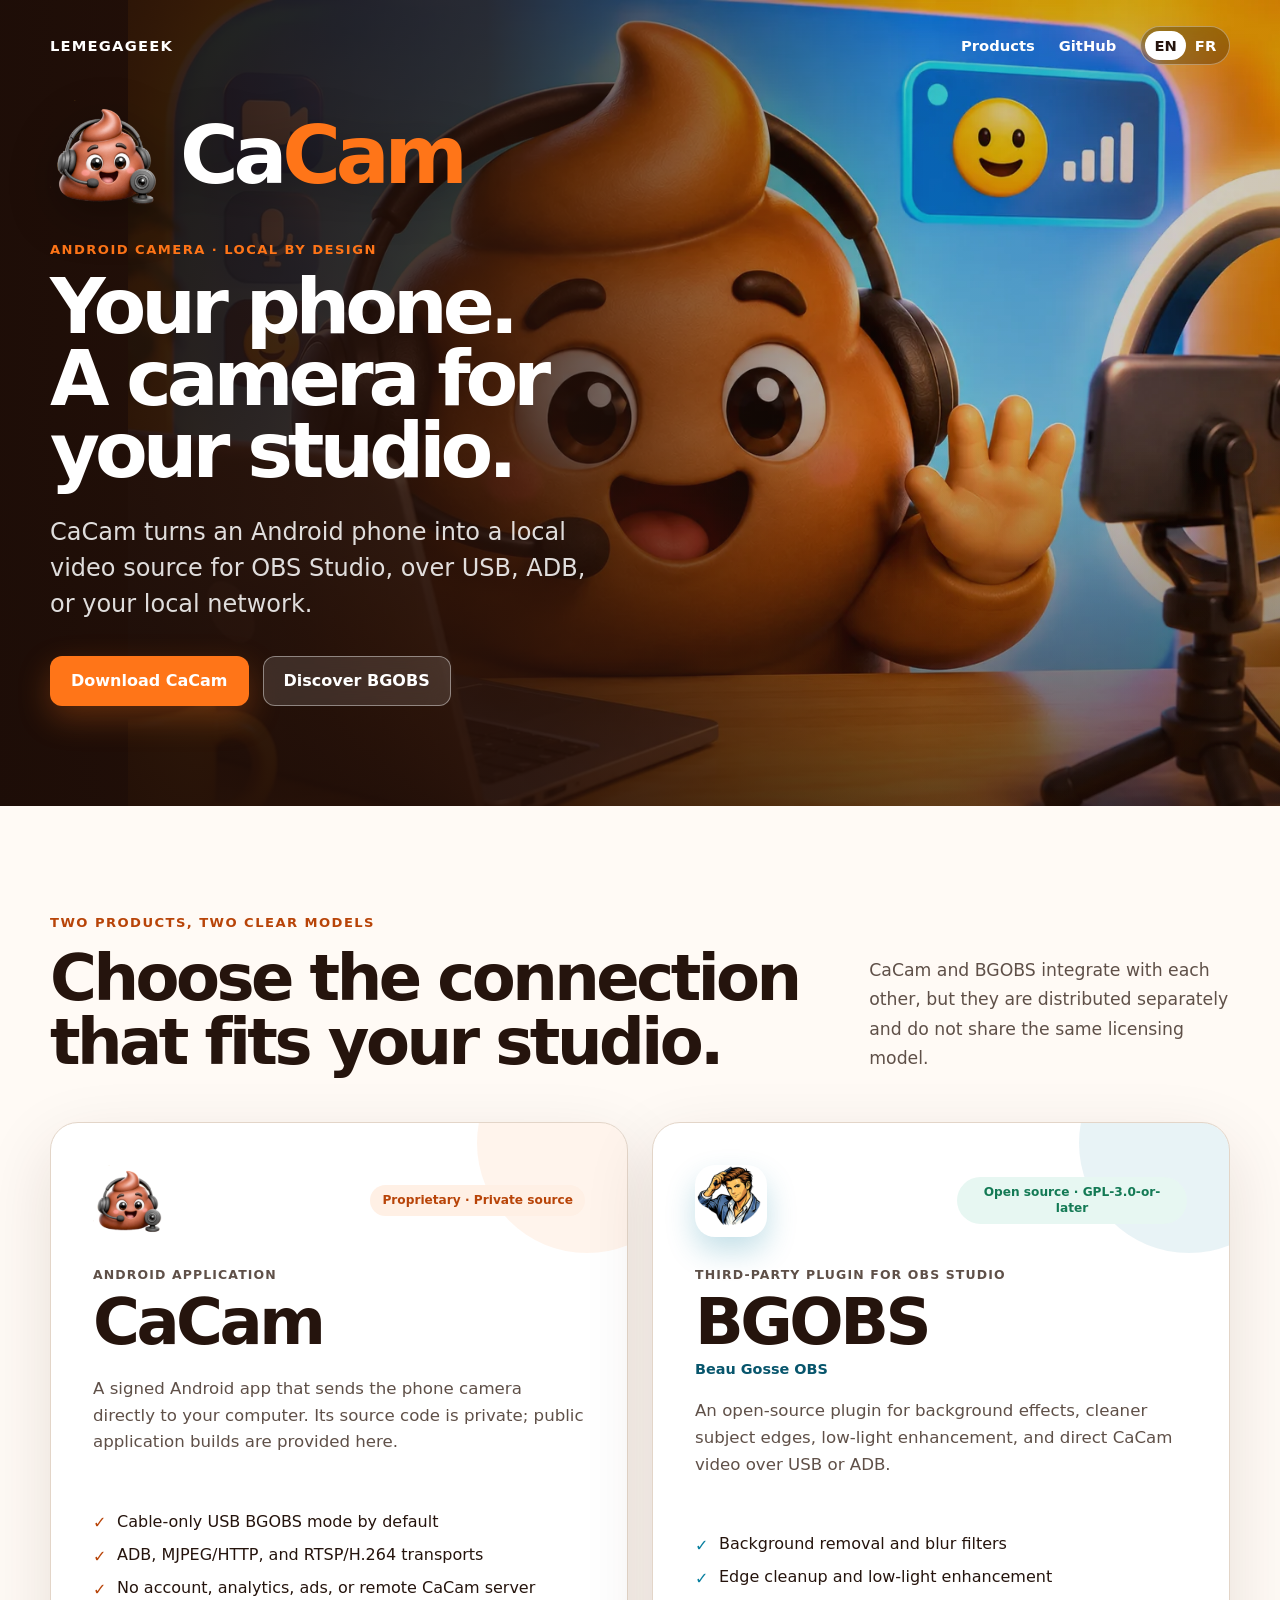
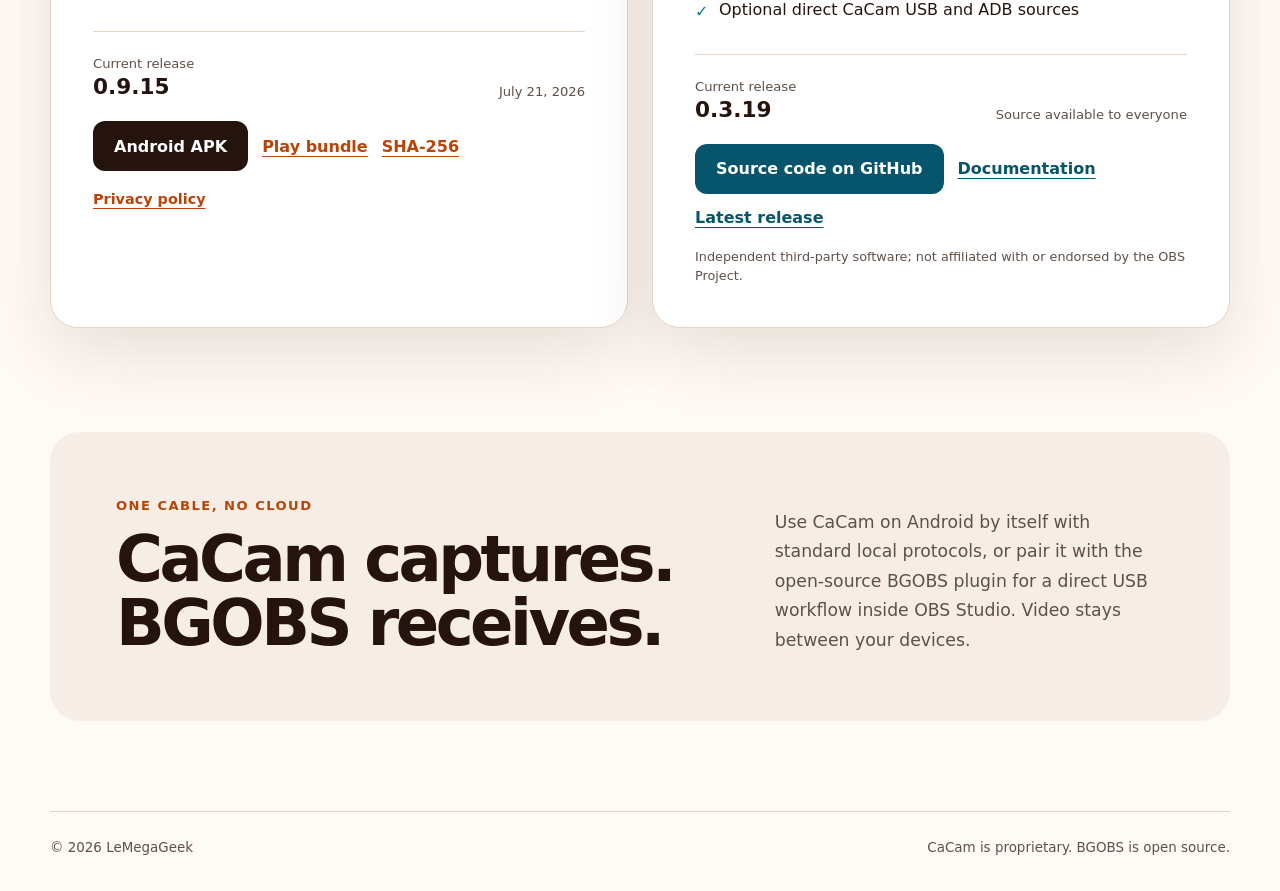
==== fr/index.html @ 6bb33c13 "Use the BGOBS mascot on product cards" ====
<!doctype html>
<html lang="fr">
  <head>
    <meta charset="utf-8">
    <meta name="viewport" content="width=device-width, initial-scale=1">
    <title>LeMegaGeek — CaCam et BGOBS</title>
    <meta
      name="description"
      content="CaCam transforme un téléphone Android en caméra locale. BGOBS est une extension open source pour OBS Studio avec effets vidéo et réception USB directe de CaCam."
    >
    <meta name="theme-color" content="#1c100b">
    <link rel="icon" type="image/png" href="/assets/cacam-icon-192.png">
    <link rel="canonical" href="https://lemegageek.github.io/fr/">
    <link rel="alternate" hreflang="en" href="https://lemegageek.github.io/">
    <link rel="alternate" hreflang="fr" href="https://lemegageek.github.io/fr/">
    <link rel="alternate" hreflang="x-default" href="https://lemegageek.github.io/">
    <meta property="og:type" content="website">
    <meta property="og:site_name" content="LeMegaGeek">
    <meta property="og:title" content="CaCam et BGOBS">
    <meta
      property="og:description"
      content="Une application Android propriétaire au code source fermé et une extension open source pour OBS Studio : deux produits distincts qui fonctionnent parfaitement ensemble."
    >
    <meta property="og:url" content="https://lemegageek.github.io/fr/">
    <meta property="og:image" content="https://lemegageek.github.io/assets/hero.png">
    <meta property="og:locale" content="fr_FR">
    <meta property="og:locale:alternate" content="en_US">
    <link rel="stylesheet" href="/styles.css">
    <script src="/language.js"></script>
  </head>
  <body>
    <header class="site-header">
      <a class="site-name" href="/fr/" aria-label="Accueil LeMegaGeek">LeMegaGeek</a>
      <nav class="site-nav" aria-label="Navigation principale">
        <a href="#produits">Produits</a>
        <a href="https://github.com/LeMegaGeek/bgobs">GitHub</a>
        <span class="language-switch" aria-label="Langue">
          <a href="/?lang=en" lang="en" hreflang="en">EN</a>
          <a class="is-current" href="/fr/?lang=fr" lang="fr" aria-current="page">FR</a>
        </span>
      </nav>
    </header>

    <main>
      <section class="hero" aria-labelledby="titre-hero">
        <picture>
          <source srcset="/assets/hero.webp" type="image/webp">
          <img class="hero-image" src="/assets/hero.png" alt="" fetchpriority="high">
        </picture>
        <div class="hero-shade"></div>
        <div class="hero-content">
          <div class="cacam-lockup" aria-label="CaCam">
            <img src="/assets/cacam-icon-192.png" alt="" width="112" height="112">
            <span class="wordmark"><span>Ca</span><strong>Cam</strong></span>
          </div>
          <p class="eyebrow">Caméra Android · Conçue pour rester locale</p>
          <h1 id="titre-hero">Ton téléphone.<br>Une caméra pour ton studio.</h1>
          <p class="hero-copy">
            CaCam transforme un téléphone Android en source vidéo locale pour
            OBS Studio, par USB, ADB ou sur ton réseau local.
          </p>
          <div class="actions">
            <a class="button button-primary" href="#telechargements-cacam">Télécharger CaCam</a>
            <a class="button button-glass" href="#bgobs">Découvrir BGOBS</a>
          </div>
        </div>
      </section>

      <section class="products-section" id="produits" aria-labelledby="titre-produits">
        <div class="section-heading">
          <p class="eyebrow">Deux produits, deux modèles clairement annoncés</p>
          <h2 id="titre-produits">Choisis la connexion adaptée à ton studio.</h2>
          <p>
            CaCam et BGOBS s’intègrent l’un à l’autre, mais sont distribués
            séparément et n’utilisent pas le même modèle de licence.
          </p>
        </div>

        <div class="product-grid">
          <article class="product-card cacam-card" id="cacam">
            <div class="card-topline">
              <span class="product-mark product-mark-cacam" aria-hidden="true">
                <img src="/assets/cacam-icon-192.png" alt="" width="72" height="72">
              </span>
              <span class="status status-private">Propriétaire · Code source privé</span>
            </div>
            <p class="product-kicker">Application Android</p>
            <h3>CaCam</h3>
            <p class="product-description">
              Une application Android signée qui envoie directement la caméra du
              téléphone vers l’ordinateur. Son code source est privé ; les
              versions publiques de l’application sont proposées ici.
            </p>
            <ul class="feature-list">
              <li>Mode USB BGOBS limité au câble et sélectionné par défaut</li>
              <li>Transports ADB, MJPEG/HTTP et RTSP/H.264</li>
              <li>Sans compte, analyse d’usage, publicité ni serveur CaCam distant</li>
            </ul>
            <div class="release-block" id="telechargements-cacam">
              <div>
                <span class="release-label">Version actuelle</span>
                <strong>0.9.15</strong>
              </div>
              <span class="release-date">21 juillet 2026</span>
            </div>
            <div class="card-actions" aria-label="Téléchargements CaCam 0.9.15">
              <a class="button button-dark" href="/downloads/cacam/0.9.15/CaCam-0.9.15-release.apk">APK Android</a>
              <a class="text-link" href="/downloads/cacam/0.9.15/CaCam-0.9.15-release.aab">Bundle Play</a>
              <a class="text-link" href="/downloads/cacam/0.9.15/SHA256SUMS-0.9.15.txt">SHA-256</a>
            </div>
            <a class="policy-link" href="https://gist.github.com/LeMegaGeek/05d2b93f2d3361d2b678c152d1672a81">Politique de confidentialité (en anglais)</a>
          </article>

          <article class="product-card bgobs-card" id="bgobs">
            <div class="card-topline">
              <span class="product-mark product-mark-bgobs" aria-hidden="true">
                <img src="/assets/bgobs-logo-192.png" alt="" width="72" height="72">
              </span>
              <span class="status status-open">Open source · GPL-3.0-or-later</span>
            </div>
            <p class="product-kicker">Extension tierce pour OBS Studio</p>
            <h3>BGOBS <small>Beau Gosse OBS</small></h3>
            <p class="product-description">
              Une extension open source pour supprimer ou flouter l’arrière-plan,
              améliorer les contours et la basse lumière, et recevoir directement
              la vidéo USB ou ADB de CaCam.
            </p>
            <ul class="feature-list">
              <li>Suppression et flou d’arrière-plan</li>
              <li>Amélioration des contours et de la basse lumière</li>
              <li>Sources USB et ADB CaCam directes et facultatives</li>
            </ul>
            <div class="release-block">
              <div>
                <span class="release-label">Version actuelle</span>
                <strong>0.3.19</strong>
              </div>
              <span class="release-date">Code source accessible à tous</span>
            </div>
            <div class="card-actions" aria-label="Liens BGOBS">
              <a class="button button-blue" href="https://github.com/LeMegaGeek/bgobs">Code source sur GitHub</a>
              <a class="text-link" href="/bgobs/">Documentation</a>
              <a class="text-link" href="https://github.com/LeMegaGeek/bgobs/releases">Dernière version</a>
            </div>
            <p class="disclaimer">
              Logiciel tiers indépendant, sans affiliation ni approbation du projet OBS.
            </p>
          </article>
        </div>
      </section>

      <section class="connection-section" aria-labelledby="titre-connexion">
        <div>
          <p class="eyebrow">Un câble, aucun cloud</p>
          <h2 id="titre-connexion">CaCam capture. BGOBS reçoit.</h2>
        </div>
        <p>
          Utilise CaCam seul sur Android avec des protocoles locaux standards,
          ou associe-le à l’extension open source BGOBS pour une liaison USB
          directe dans OBS Studio. La vidéo reste entre tes appareils.
        </p>
      </section>
    </main>

    <footer>
      <span>© 2026 LeMegaGeek</span>
      <span>CaCam est propriétaire. BGOBS est open source.</span>
    </footer>
  </body>
</html>
---- styles.css ----
:root {
  color-scheme: light;
  --ink: #25140d;
  --ink-soft: #5f5048;
  --paper: #fffaf5;
  --paper-warm: #f6eee6;
  --line: #e3d5c8;
  --orange: #ff7518;
  --orange-dark: #b84408;
  --blue: #087f9f;
  --blue-dark: #07556c;
  --green: #147a55;
  --shadow: 0 24px 70px rgba(55, 25, 10, 0.12);
}

* {
  box-sizing: border-box;
}

html {
  scroll-behavior: smooth;
}

body {
  margin: 0;
  background: var(--paper);
  color: var(--ink);
  font-family:
    Inter, ui-sans-serif, system-ui, -apple-system, BlinkMacSystemFont, "Segoe UI",
    sans-serif;
  text-rendering: optimizeLegibility;
}

a {
  color: inherit;
}

.site-header {
  position: absolute;
  top: 0;
  left: 50%;
  z-index: 10;
  display: flex;
  align-items: center;
  justify-content: space-between;
  width: min(1180px, calc(100% - 48px));
  padding: 26px 0;
  color: #fff;
  transform: translateX(-50%);
}

.site-name {
  font-size: 0.92rem;
  font-weight: 850;
  letter-spacing: 0.08em;
  text-decoration: none;
  text-transform: uppercase;
}

.site-nav {
  display: flex;
  align-items: center;
  gap: 24px;
  font-size: 0.92rem;
  font-weight: 700;
}

.site-nav > a {
  text-decoration: none;
}

.site-nav > a:hover,
.site-nav > a:focus-visible {
  color: #ffd4b1;
}

.language-switch {
  display: inline-flex;
  padding: 4px;
  border: 1px solid rgba(255, 255, 255, 0.35);
  border-radius: 999px;
  background: rgba(18, 10, 7, 0.28);
  backdrop-filter: blur(12px);
}

.language-switch a {
  min-width: 38px;
  padding: 6px 9px;
  border-radius: 999px;
  text-align: center;
  text-decoration: none;
}

.language-switch .is-current {
  background: #fff;
  color: var(--ink);
}

.hero {
  position: relative;
  display: flex;
  min-height: min(800px, 92vh);
  overflow: hidden;
  background: #31170d;
  isolation: isolate;
}

.hero-image,
.hero-shade {
  position: absolute;
  inset: 0;
  width: 100%;
  height: 100%;
}

.hero-image {
  z-index: -2;
  right: auto;
  left: 10%;
  width: 100%;
  object-fit: cover;
  object-position: center;
}

.hero-shade {
  z-index: -1;
  background:
    linear-gradient(90deg, rgba(29, 13, 7, 0.96) 0%, rgba(38, 17, 9, 0.82) 38%, rgba(38, 17, 9, 0.22) 72%),
    linear-gradient(0deg, rgba(25, 11, 6, 0.62), transparent 46%);
}

.hero-content {
  align-self: flex-end;
  width: min(1180px, calc(100% - 48px));
  margin: 0 auto;
  padding: 100px 0;
  color: #fff;
}

.cacam-lockup {
  display: flex;
  align-items: center;
  gap: 18px;
  width: fit-content;
  margin-bottom: 30px;
  filter: drop-shadow(0 12px 24px rgba(0, 0, 0, 0.32));
}

.cacam-lockup img {
  width: clamp(74px, 9vw, 112px);
  height: auto;
}

.wordmark {
  color: #fff;
  font-size: clamp(2.7rem, 7vw, 5rem);
  font-weight: 850;
  letter-spacing: -0.065em;
  line-height: 1;
}

.wordmark strong {
  color: var(--orange);
  font-weight: inherit;
}

.eyebrow {
  margin: 0 0 14px;
  color: var(--orange);
  font-size: 0.82rem;
  font-weight: 850;
  letter-spacing: 0.11em;
  text-transform: uppercase;
}

h1,
h2,
h3,
p {
  overflow-wrap: break-word;
}

h1 {
  max-width: 540px;
  margin: 0;
  font-size: clamp(3rem, 6vw, 6.1rem);
  letter-spacing: -0.065em;
  line-height: 0.94;
}

.hero-copy {
  max-width: 560px;
  margin: 26px 0 0;
  color: rgba(255, 255, 255, 0.86);
  font-size: clamp(1.15rem, 2.2vw, 1.5rem);
  line-height: 1.5;
}

.actions,
.card-actions {
  display: flex;
  flex-wrap: wrap;
  align-items: center;
  gap: 14px;
}

.actions {
  margin-top: 34px;
}

.button {
  display: inline-flex;
  align-items: center;
  justify-content: center;
  min-height: 50px;
  padding: 0 20px;
  border: 1px solid transparent;
  border-radius: 12px;
  font-weight: 800;
  text-decoration: none;
  transition: transform 160ms ease, box-shadow 160ms ease, background 160ms ease;
}

.button:hover,
.button:focus-visible {
  transform: translateY(-2px);
}

.button:focus-visible,
.text-link:focus-visible,
.policy-link:focus-visible,
.site-nav a:focus-visible {
  outline: 3px solid #7a2700;
  outline-offset: 3px;
}

.hero .button:focus-visible,
.site-header a:focus-visible {
  outline-color: #ffc28d;
}

.button-primary {
  background: var(--orange);
  box-shadow: 0 12px 32px rgba(255, 117, 24, 0.28);
  color: #fff;
}

.button-primary:hover {
  background: #ff8735;
}

.button-glass {
  border-color: rgba(255, 255, 255, 0.42);
  background: rgba(255, 255, 255, 0.12);
  color: #fff;
  backdrop-filter: blur(14px);
}

.products-section {
  width: min(1180px, calc(100% - 48px));
  margin: 0 auto;
  padding: 104px 0;
}

.section-heading {
  display: grid;
  grid-template-columns: minmax(0, 1.35fr) minmax(280px, 0.65fr);
  gap: 36px 70px;
  align-items: end;
  margin-bottom: 48px;
}

.section-heading .eyebrow {
  grid-column: 1 / -1;
  margin-bottom: -20px;
}

.products-section .eyebrow,
.connection-section .eyebrow {
  color: var(--orange-dark);
}

h2 {
  margin: 0;
  font-size: clamp(2.4rem, 5vw, 4.8rem);
  letter-spacing: -0.055em;
  line-height: 1;
}

.section-heading > p:last-child,
.connection-section > p {
  margin: 0;
  color: var(--ink-soft);
  font-size: 1.08rem;
  line-height: 1.7;
}

.product-grid {
  display: grid;
  grid-template-columns: repeat(2, minmax(0, 1fr));
  gap: 24px;
}

.product-card {
  position: relative;
  min-width: 0;
  padding: clamp(26px, 4vw, 42px);
  border: 1px solid var(--line);
  border-radius: 28px;
  background: #fff;
  box-shadow: var(--shadow);
  overflow: hidden;
}

.product-card::after {
  position: absolute;
  top: -90px;
  right: -70px;
  width: 220px;
  height: 220px;
  border-radius: 50%;
  background: rgba(255, 117, 24, 0.08);
  content: "";
}

.bgobs-card::after {
  background: rgba(8, 127, 159, 0.09);
}

.card-topline {
  position: relative;
  z-index: 1;
  display: flex;
  align-items: center;
  justify-content: space-between;
  gap: 16px;
}

.product-mark {
  display: grid;
  flex: 0 0 auto;
  place-items: center;
  width: 72px;
  height: 72px;
}

.product-mark-cacam img {
  width: 72px;
  height: 72px;
  object-fit: contain;
}

.product-mark-bgobs {
  border-radius: 20px;
  box-shadow: 0 14px 30px rgba(8, 127, 159, 0.24);
  overflow: hidden;
}

.product-mark-bgobs img {
  width: 72px;
  height: 72px;
  object-fit: cover;
}

.status {
  max-width: 230px;
  padding: 8px 12px;
  border-radius: 999px;
  font-size: 0.76rem;
  font-weight: 850;
  line-height: 1.25;
  text-align: center;
}

.status-private {
  background: #fff0e5;
  color: var(--orange-dark);
}

.status-open {
  background: #e7f7f2;
  color: var(--green);
}

.product-kicker {
  margin: 30px 0 8px;
  color: var(--ink-soft);
  font-size: 0.78rem;
  font-weight: 850;
  letter-spacing: 0.09em;
  text-transform: uppercase;
}

h3 {
  margin: 0;
  font-size: clamp(2.3rem, 5vw, 4.1rem);
  letter-spacing: -0.055em;
  line-height: 1;
}

h3 small {
  display: block;
  margin-top: 8px;
  color: var(--blue-dark);
  font-size: 0.9rem;
  font-weight: 750;
  letter-spacing: 0;
}

.product-description {
  min-height: 108px;
  margin: 22px 0 0;
  color: var(--ink-soft);
  font-size: 1.04rem;
  line-height: 1.62;
}

.feature-list {
  display: grid;
  gap: 10px;
  margin: 26px 0 0;
  padding: 0;
  list-style: none;
}

.feature-list li {
  position: relative;
  padding-left: 24px;
  line-height: 1.45;
}

.feature-list li::before {
  position: absolute;
  top: 0.12em;
  left: 0;
  color: var(--orange-dark);
  content: "✓";
  font-weight: 900;
}

.bgobs-card .feature-list li::before {
  color: var(--blue);
}

.release-block {
  display: flex;
  align-items: end;
  justify-content: space-between;
  gap: 16px;
  margin-top: 32px;
  padding-top: 24px;
  border-top: 1px solid var(--line);
}

.release-block > div {
  display: grid;
  gap: 3px;
}

.release-label,
.release-date {
  color: var(--ink-soft);
  font-size: 0.82rem;
}

.release-block strong {
  font-size: 1.35rem;
}

.release-date {
  text-align: right;
}

.card-actions {
  margin-top: 22px;
}

.button-dark {
  background: var(--ink);
  color: #fff;
}

.button-blue {
  background: var(--blue-dark);
  color: #fff;
}

.text-link,
.policy-link {
  color: var(--orange-dark);
  font-weight: 800;
  text-underline-offset: 4px;
}

.bgobs-card .text-link {
  color: var(--blue-dark);
}

.policy-link {
  display: inline-block;
  margin-top: 20px;
  font-size: 0.9rem;
}

.disclaimer {
  margin: 20px 0 0;
  color: var(--ink-soft);
  font-size: 0.8rem;
  line-height: 1.5;
}

.connection-section {
  display: grid;
  grid-template-columns: minmax(0, 1fr) minmax(300px, 0.65fr);
  gap: 60px;
  align-items: end;
  width: min(1180px, calc(100% - 48px));
  margin: 0 auto 90px;
  padding: clamp(34px, 6vw, 66px);
  border-radius: 30px;
  background: var(--paper-warm);
}

.connection-section h2 {
  max-width: 680px;
}

footer {
  display: flex;
  justify-content: space-between;
  gap: 20px;
  width: min(1180px, calc(100% - 48px));
  margin: 0 auto;
  padding: 28px 0 36px;
  border-top: 1px solid var(--line);
  color: var(--ink-soft);
  font-size: 0.84rem;
}

@media (max-width: 820px) {
  .site-nav > a:not(.language-switch a) {
    display: none;
  }

  .hero {
    min-height: 760px;
  }

  .hero-image {
    left: 0;
    width: 100%;
    object-position: 45% center;
  }

  .hero-shade {
    background:
      linear-gradient(90deg, rgba(29, 13, 7, 0.93), rgba(38, 17, 9, 0.52)),
      linear-gradient(0deg, rgba(25, 11, 6, 0.74), transparent 58%);
  }

  .section-heading,
  .connection-section {
    grid-template-columns: 1fr;
  }

  .section-heading .eyebrow {
    margin-bottom: -12px;
  }

  .product-grid {
    grid-template-columns: 1fr;
  }

  .product-description {
    min-height: 0;
  }
}

@media (max-width: 560px) {
  .site-header,
  .hero-content,
  .products-section,
  .connection-section,
  footer {
    width: calc(100% - 32px);
  }

  .site-header {
    padding-top: 18px;
  }

  .hero {
    min-height: 720px;
  }

  .hero-content {
    padding-bottom: 44px;
  }

  .cacam-lockup {
    gap: 12px;
  }

  .actions,
  .card-actions {
    align-items: stretch;
    flex-direction: column;
  }

  .actions .button,
  .card-actions .button {
    width: 100%;
  }

  .card-actions .text-link {
    padding: 6px 0;
    text-align: center;
  }

  .products-section {
    padding: 72px 0;
  }

  .card-topline,
  .release-block {
    align-items: flex-start;
  }

  .status {
    max-width: 175px;
  }

  .release-date {
    max-width: 150px;
  }

  .connection-section {
    gap: 28px;
    margin-bottom: 54px;
  }

  footer {
    flex-direction: column;
  }
}

@media (prefers-reduced-motion: reduce) {
  html {
    scroll-behavior: auto;
  }

  .button {
    transition: none;
  }
}
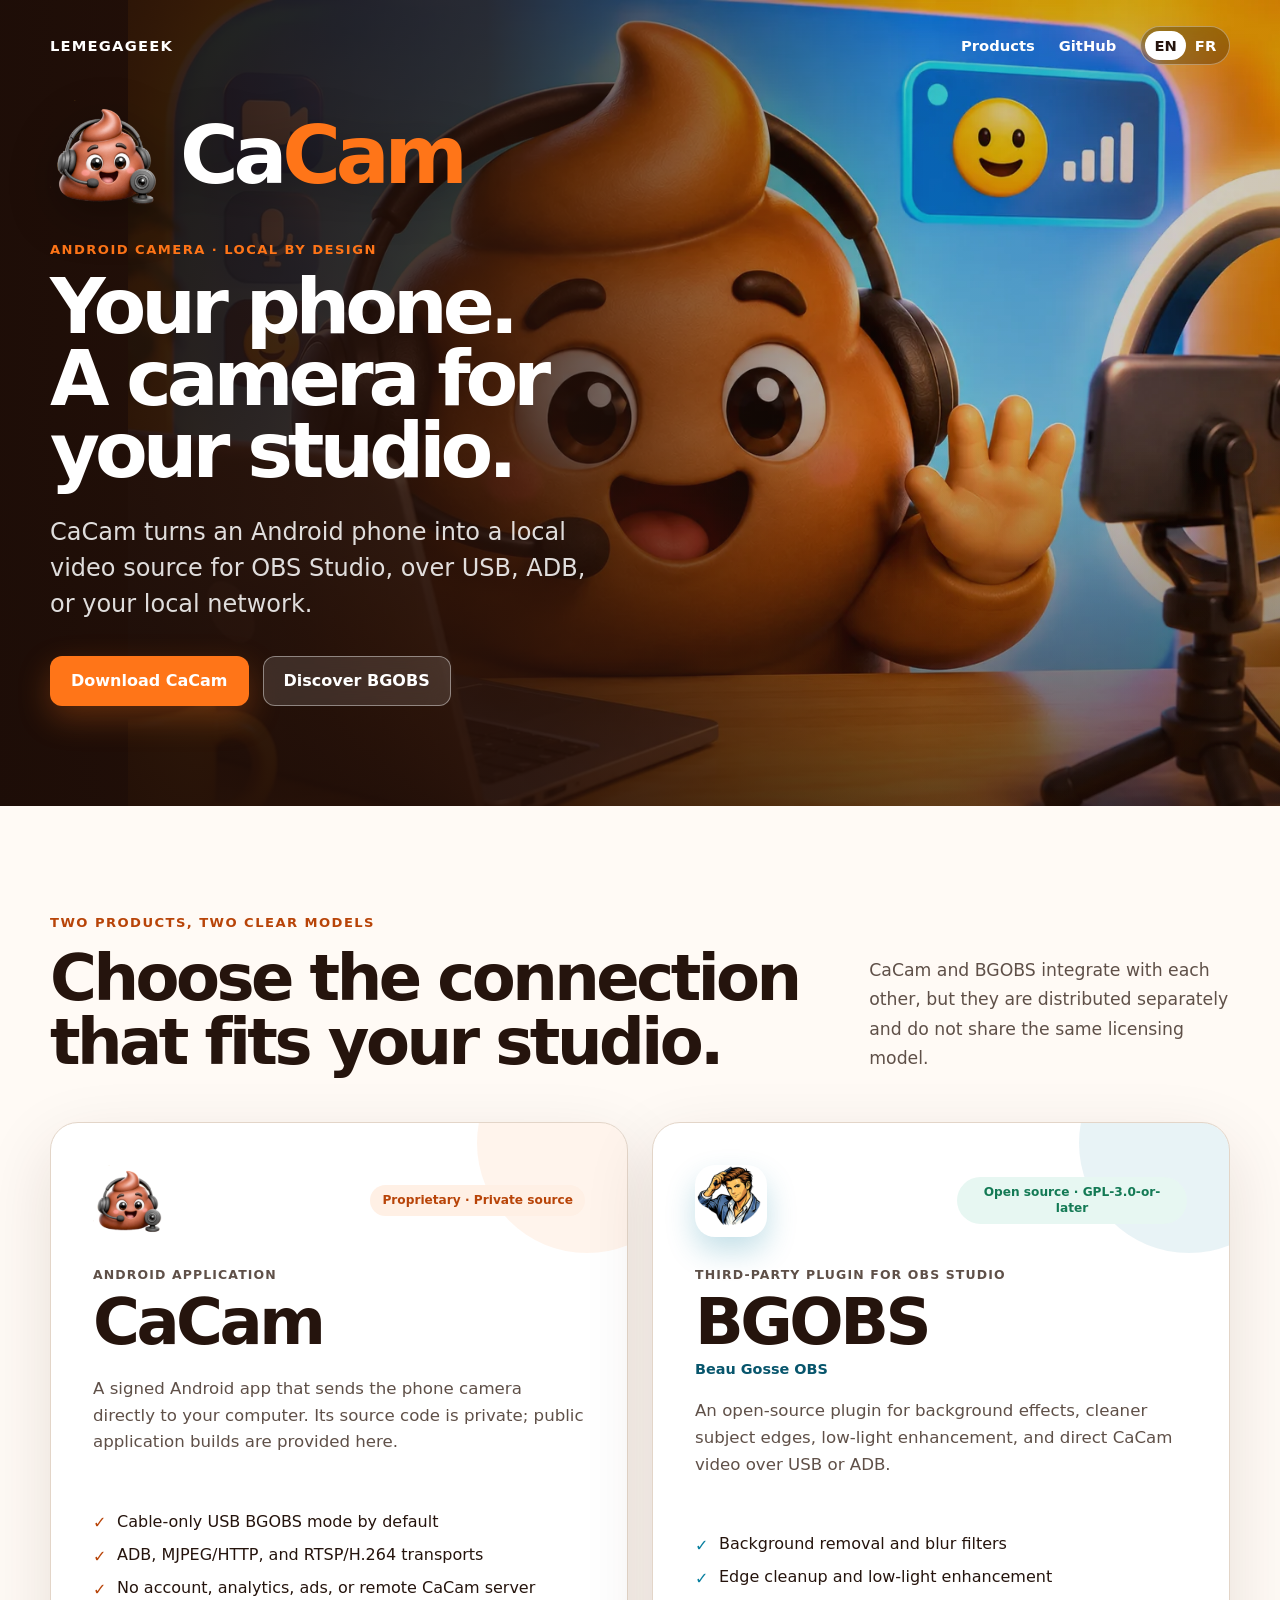
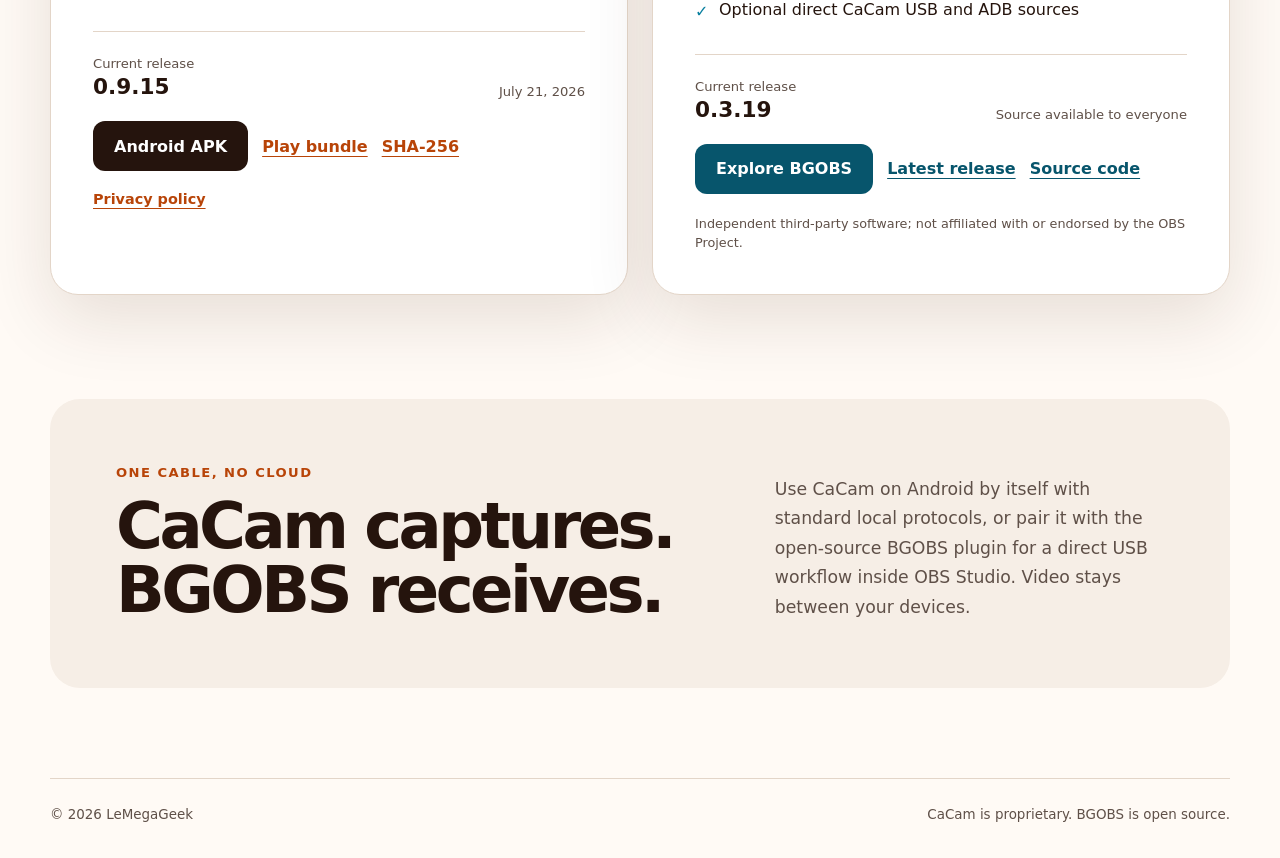
==== commit 94a6c43a: "Point BGOBS calls to the public site" ====
--- a/fr/index.html
+++ b/fr/index.html
@@ -138,9 +138,9 @@
               <span class="release-date">Code source accessible à tous</span>
             </div>
             <div class="card-actions" aria-label="Liens BGOBS">
-              <a class="button button-blue" href="https://github.com/LeMegaGeek/bgobs">Code source sur GitHub</a>
-              <a class="text-link" href="/bgobs/">Documentation</a>
+              <a class="button button-blue" href="/bgobs/">Découvrir BGOBS</a>
               <a class="text-link" href="https://github.com/LeMegaGeek/bgobs/releases">Dernière version</a>
+              <a class="text-link" href="https://github.com/LeMegaGeek/bgobs">Code source</a>
             </div>
             <p class="disclaimer">
               Logiciel tiers indépendant, sans affiliation ni approbation du projet OBS.
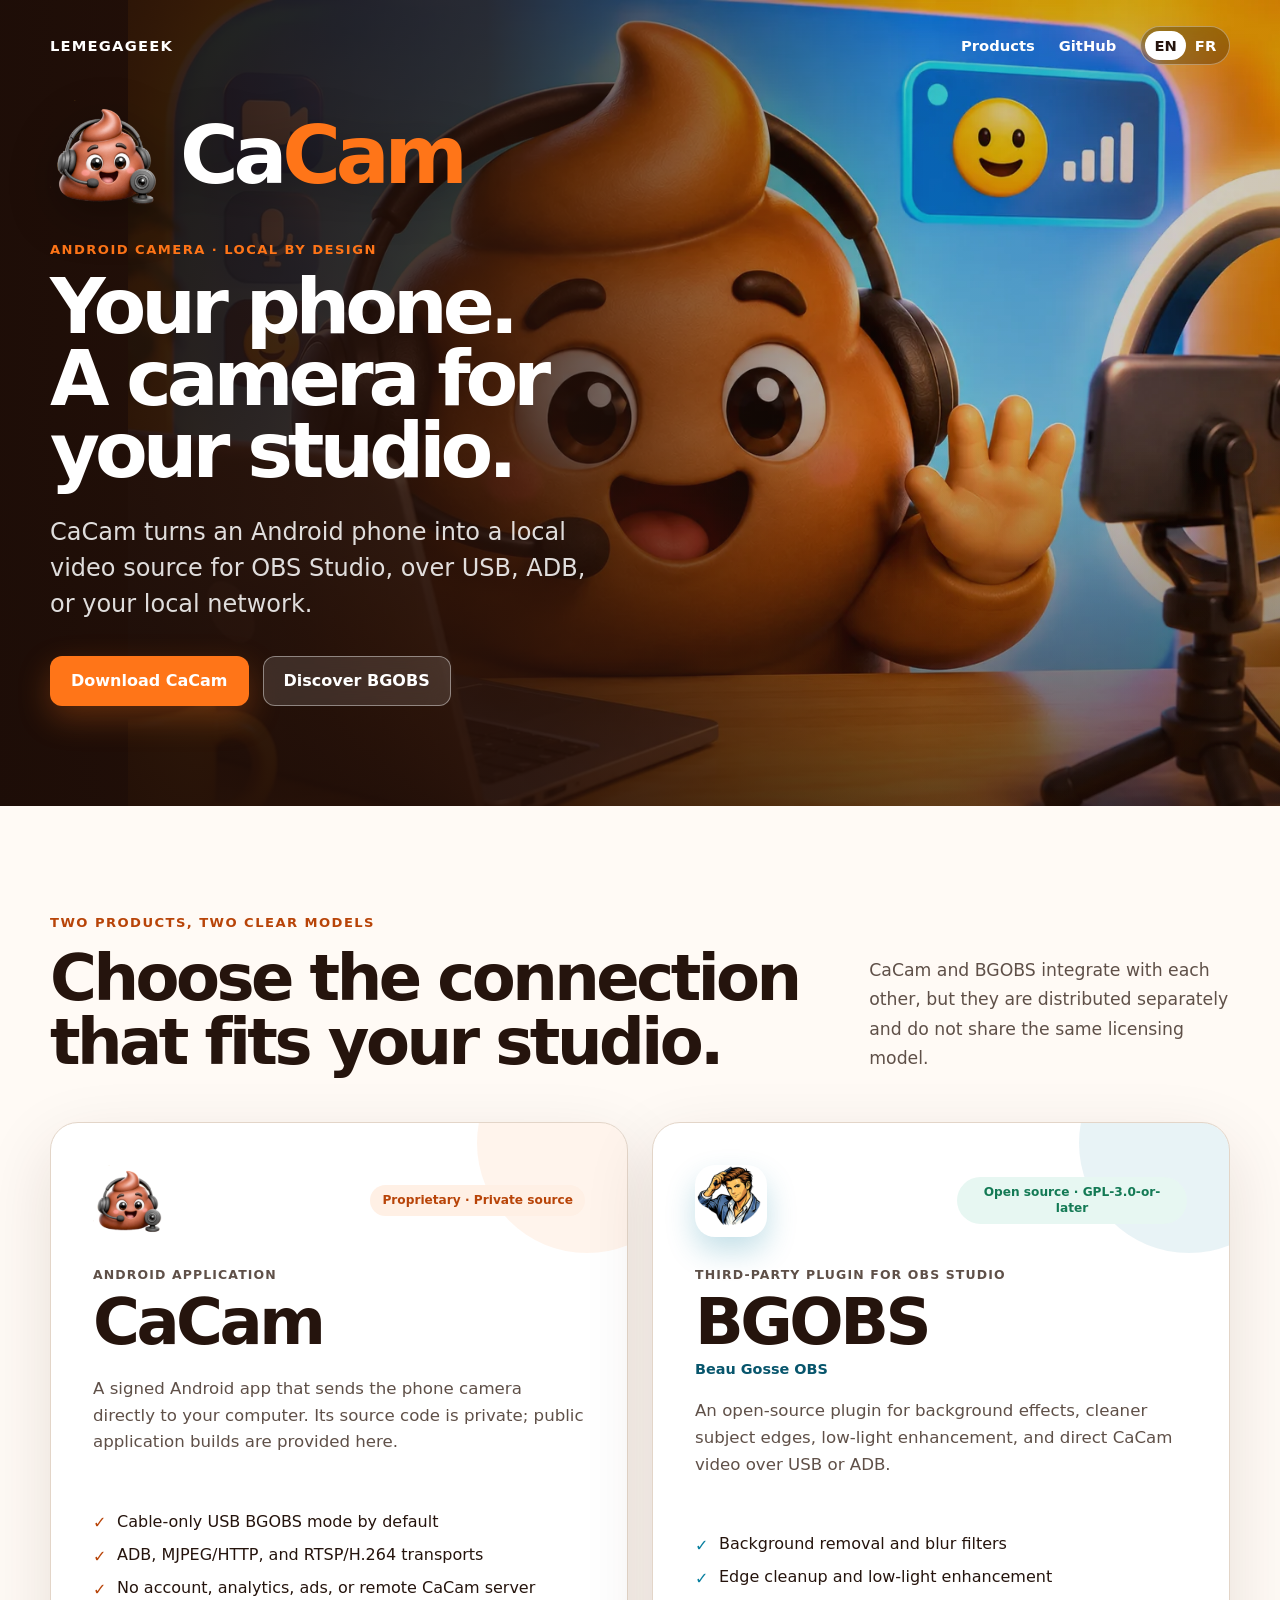
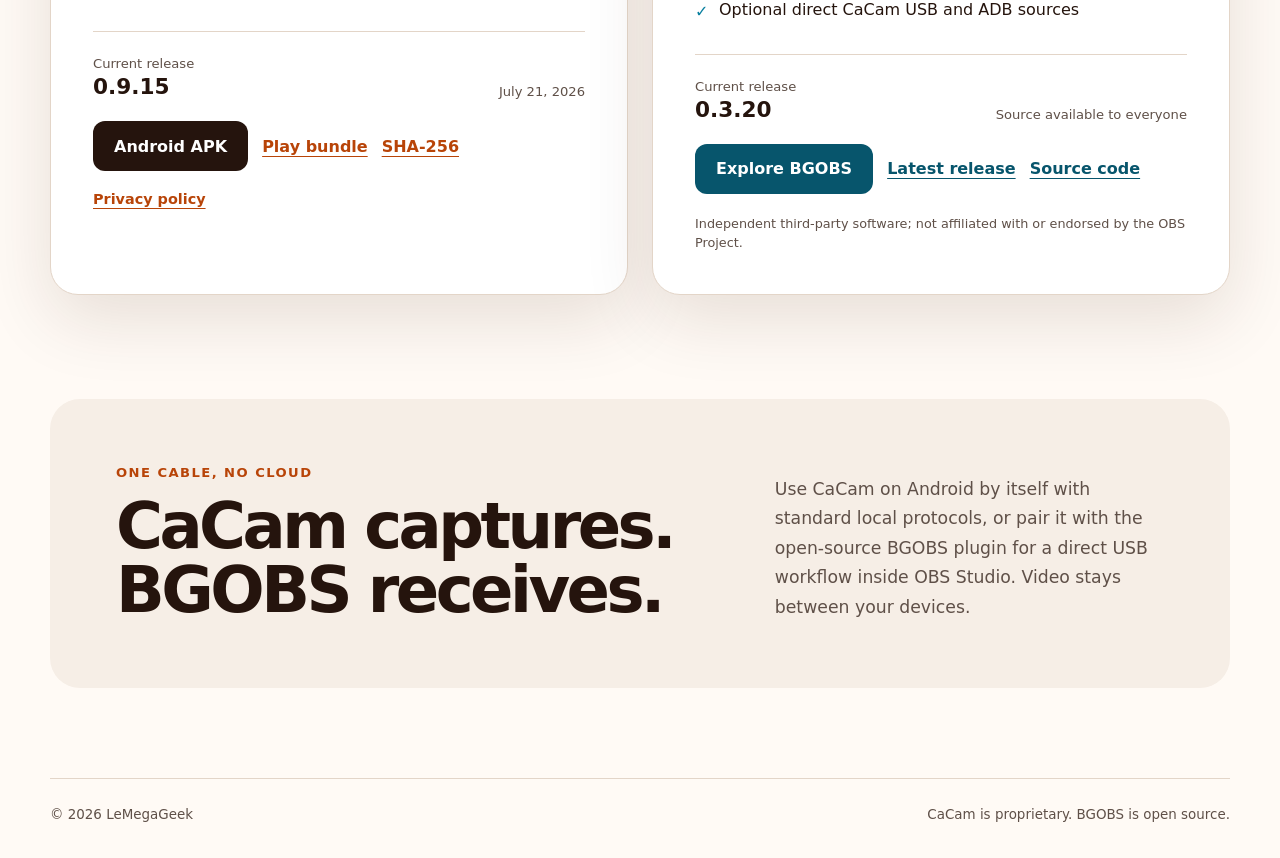
==== commit 9e88de94: "Show BGOBS 0.3.20 on the public site" ====
--- a/fr/index.html
+++ b/fr/index.html
@@ -133,7 +133,7 @@
             <div class="release-block">
               <div>
                 <span class="release-label">Version actuelle</span>
-                <strong>0.3.19</strong>
+                <strong>0.3.20</strong>
               </div>
               <span class="release-date">Code source accessible à tous</span>
             </div>
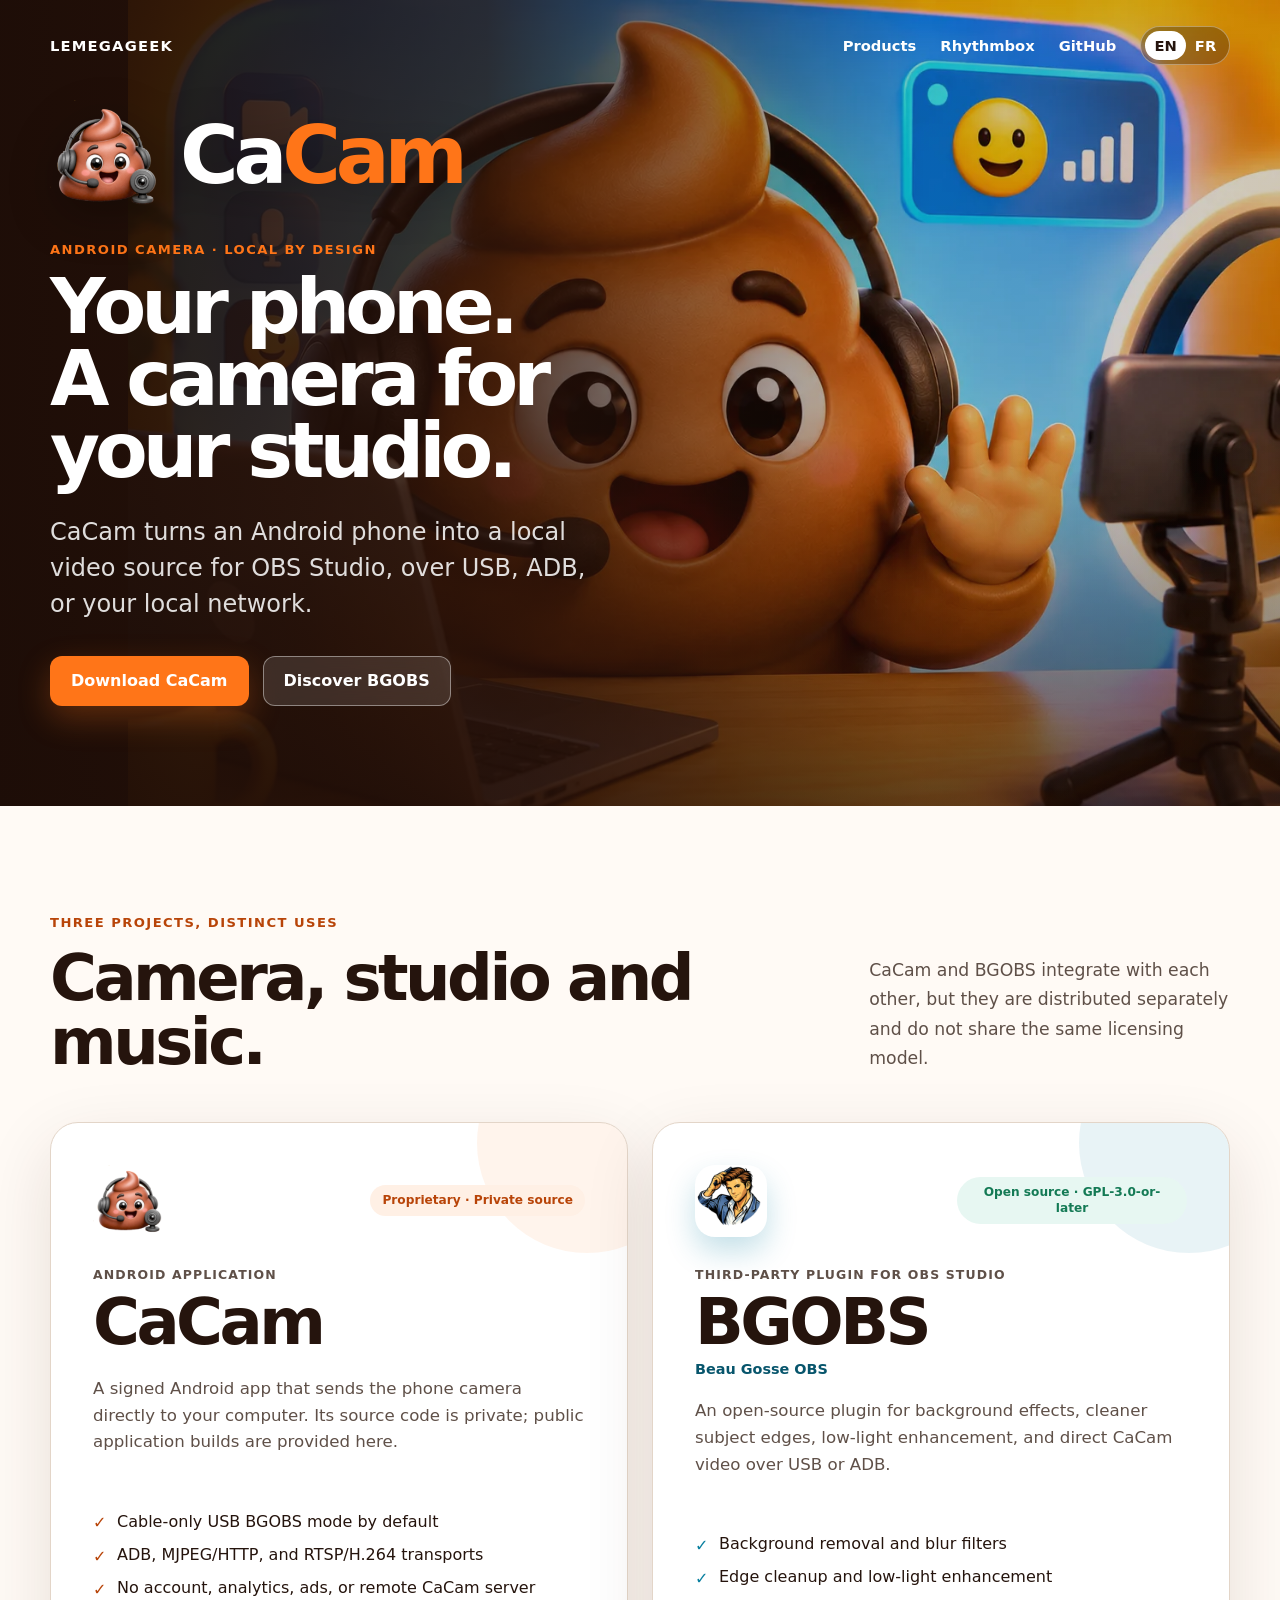
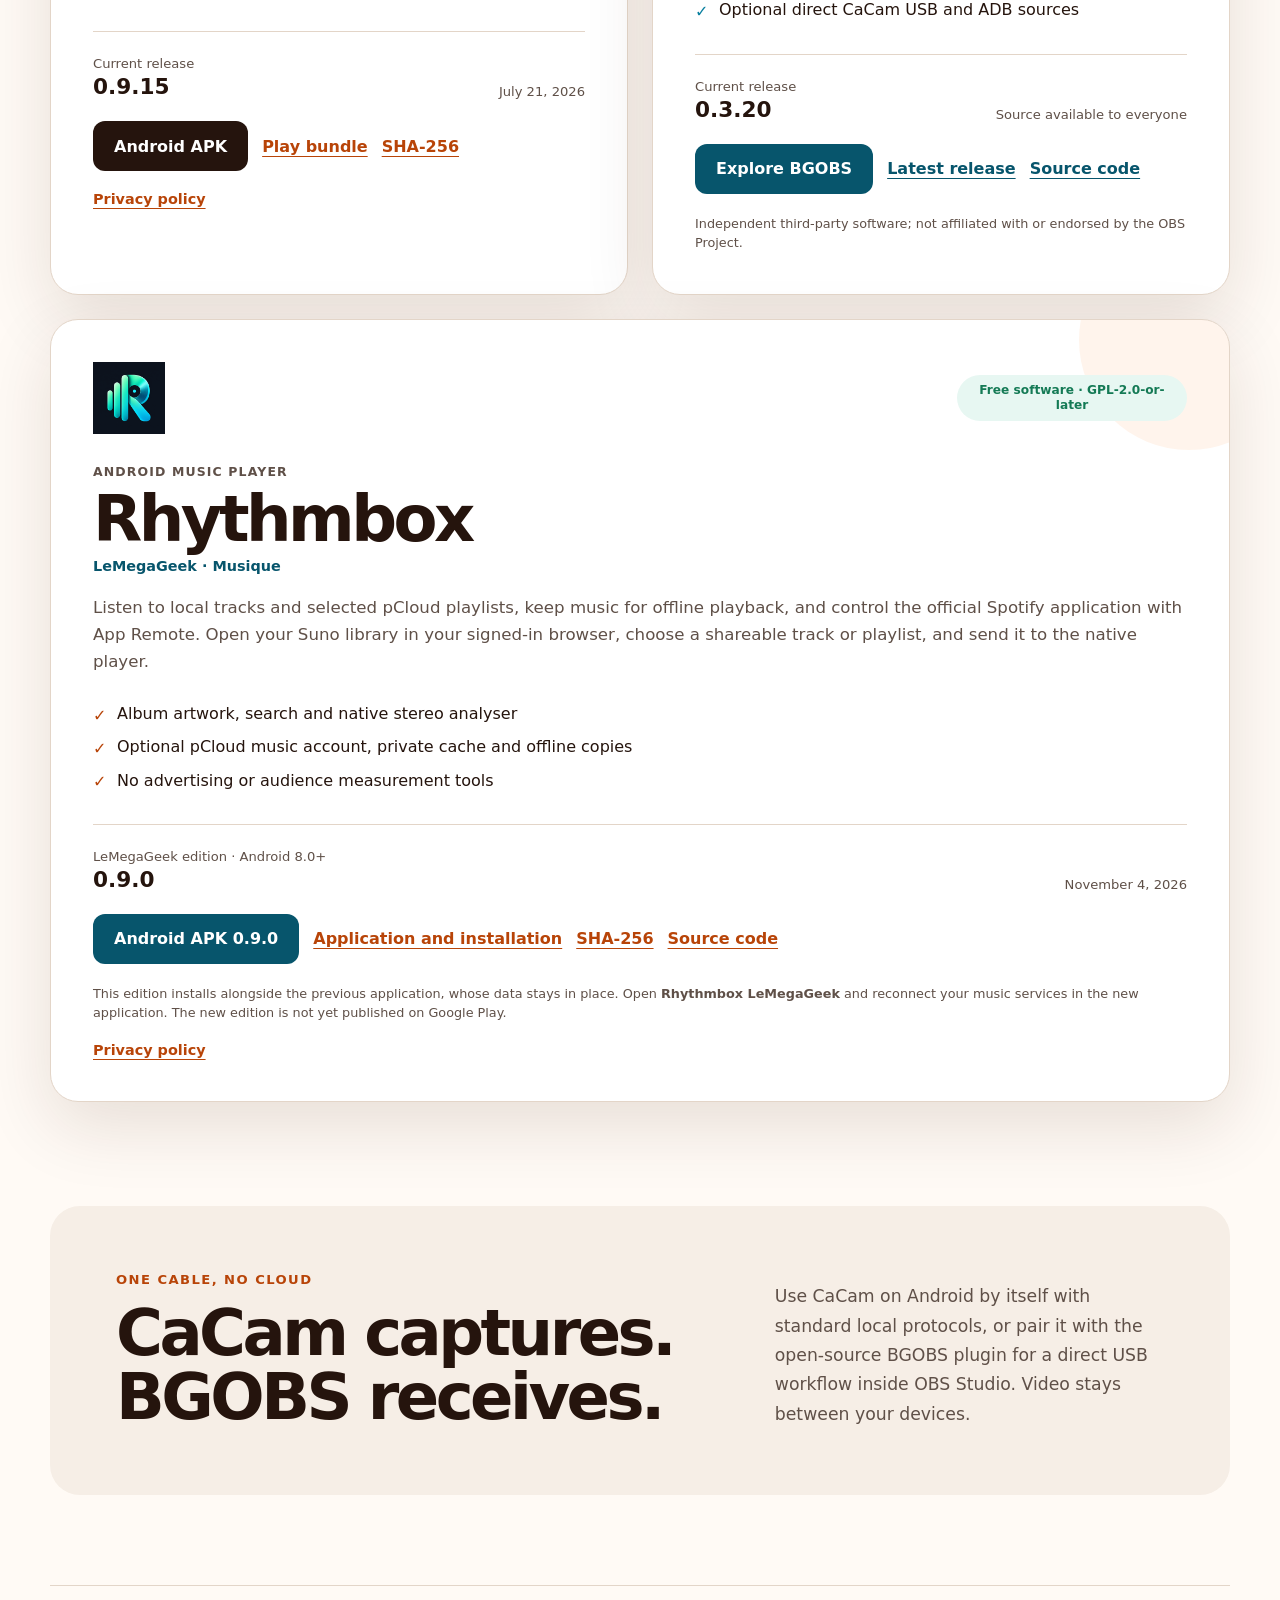
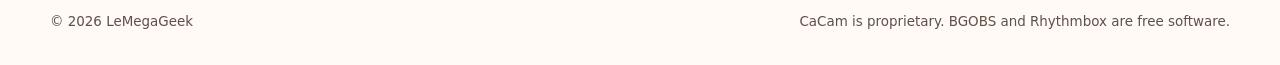
==== commit 514faa63: "Publish Rhythmbox LeMegaGeek 0.9.0 Android APK and Suno account guide" ====
--- a/fr/index.html
+++ b/fr/index.html
@@ -3,10 +3,10 @@
   <head>
     <meta charset="utf-8">
     <meta name="viewport" content="width=device-width, initial-scale=1">
-    <title>LeMegaGeek — CaCam et BGOBS</title>
+    <title>LeMegaGeek — CaCam, BGOBS et Rhythmbox</title>
     <meta
       name="description"
-      content="CaCam transforme un téléphone Android en caméra locale. BGOBS est une extension open source pour OBS Studio avec effets vidéo et réception USB directe de CaCam."
+      content="CaCam pour votre caméra Android, BGOBS pour OBS Studio et Rhythmbox Musique pour votre musique. Téléchargements et présentation des projets LeMegaGeek."
     >
     <meta name="theme-color" content="#1c100b">
     <link rel="icon" type="image/png" href="/assets/cacam-icon-192.png">
@@ -16,10 +16,10 @@
     <link rel="alternate" hreflang="x-default" href="https://lemegageek.github.io/">
     <meta property="og:type" content="website">
     <meta property="og:site_name" content="LeMegaGeek">
-    <meta property="og:title" content="CaCam et BGOBS">
+    <meta property="og:title" content="CaCam, BGOBS et Rhythmbox">
     <meta
       property="og:description"
-      content="Une application Android propriétaire au code source fermé et une extension open source pour OBS Studio : deux produits distincts qui fonctionnent parfaitement ensemble."
+      content="Découvrez CaCam, BGOBS et Rhythmbox Musique : caméra Android, outils OBS Studio et lecteur musical, avec téléchargements et licences clairement présentées."
     >
     <meta property="og:url" content="https://lemegageek.github.io/fr/">
     <meta property="og:image" content="https://lemegageek.github.io/assets/hero.png">
@@ -33,6 +33,7 @@
       <a class="site-name" href="/fr/" aria-label="Accueil LeMegaGeek">LeMegaGeek</a>
       <nav class="site-nav" aria-label="Navigation principale">
         <a href="#produits">Produits</a>
+        <a href="#rhythmbox">Rhythmbox</a>
         <a href="https://github.com/LeMegaGeek/bgobs">GitHub</a>
         <span class="language-switch" aria-label="Langue">
           <a href="/?lang=en" lang="en" hreflang="en">EN</a>
@@ -68,8 +69,8 @@
 
       <section class="products-section" id="produits" aria-labelledby="titre-produits">
         <div class="section-heading">
-          <p class="eyebrow">Deux produits, deux modèles clairement annoncés</p>
-          <h2 id="titre-produits">Choisis la connexion adaptée à ton studio.</h2>
+          <p class="eyebrow">Trois projets, des usages distincts</p>
+          <h2 id="titre-produits">Caméra, studio et musique.</h2>
           <p>
             CaCam et BGOBS s’intègrent l’un à l’autre, mais sont distribués
             séparément et n’utilisent pas le même modèle de licence.
@@ -146,6 +147,30 @@
               Logiciel tiers indépendant, sans affiliation ni approbation du projet OBS.
             </p>
           </article>
+
+          <article class="product-card rhythmbox-card" id="rhythmbox" style="grid-column:1 / -1">
+            <div class="card-topline">
+              <span class="product-mark" aria-hidden="true"><img src="/assets/rhythmbox-icon-512.png" alt="" width="72" height="72"></span>
+              <span class="status status-open">Logiciel libre · GPL-2.0-or-later</span>
+            </div>
+            <p class="product-kicker">Lecteur musical Android</p>
+            <h3>Rhythmbox <small>LeMegaGeek · Musique</small></h3>
+            <p class="product-description" style="min-height:0">Écoutez vos morceaux locaux et vos listes pCloud sélectionnées, conservez de la musique hors connexion et pilotez l’application Spotify officielle avec App Remote. Ouvrez votre bibliothèque Suno dans le navigateur connecté, choisissez un morceau ou une playlist partageable et envoyez cette sélection au lecteur natif.</p>
+            <ul class="feature-list">
+              <li>Pochettes, recherche et analyseur stéréo du lecteur natif</li>
+              <li>Compte musical pCloud facultatif, cache privé et copies hors connexion</li>
+              <li>Sans publicité ni analyse d’audience</li>
+            </ul>
+            <div class="release-block"><div><span class="release-label">Édition LeMegaGeek · Android 8.0+</span><strong>0.9.0</strong></div><span class="release-date">4 novembre 2026</span></div>
+            <div class="card-actions" aria-label="Téléchargements Rhythmbox Musique">
+              <a class="button button-blue" href="/downloads/rhythmbox/0.9.0/rhythmbox-android-0.9.0.apk">APK Android 0.9.0</a>
+              <a class="text-link" href="/fr/rhythmbox/">L’application et son installation</a>
+              <a class="text-link" href="/downloads/rhythmbox/0.9.0/rhythmbox-android-0.9.0.apk.sha256">SHA-256</a>
+              <a class="text-link" href="/rhythmbox/sources.html">Code source</a>
+            </div>
+            <p class="disclaimer">Cette édition s’installe à côté de l’ancienne application, qui conserve ses données. Ouvrez <strong>Rhythmbox LeMegaGeek</strong> et reconnectez vos services musicaux dans la nouvelle application. Cette nouvelle édition n’est pas encore publiée sur Google Play.</p>
+            <a class="policy-link" href="/rhythmbox/confidentialite.html">Politique de confidentialité</a>
+          </article>
         </div>
       </section>
 
@@ -164,7 +189,8 @@
 
     <footer>
       <span>© 2026 LeMegaGeek</span>
-      <span>CaCam est propriétaire. BGOBS est open source.</span>
+      <span>CaCam est propriétaire. BGOBS et Rhythmbox sont des logiciels libres.</span>
     </footer>
   </body>
 </html>
+
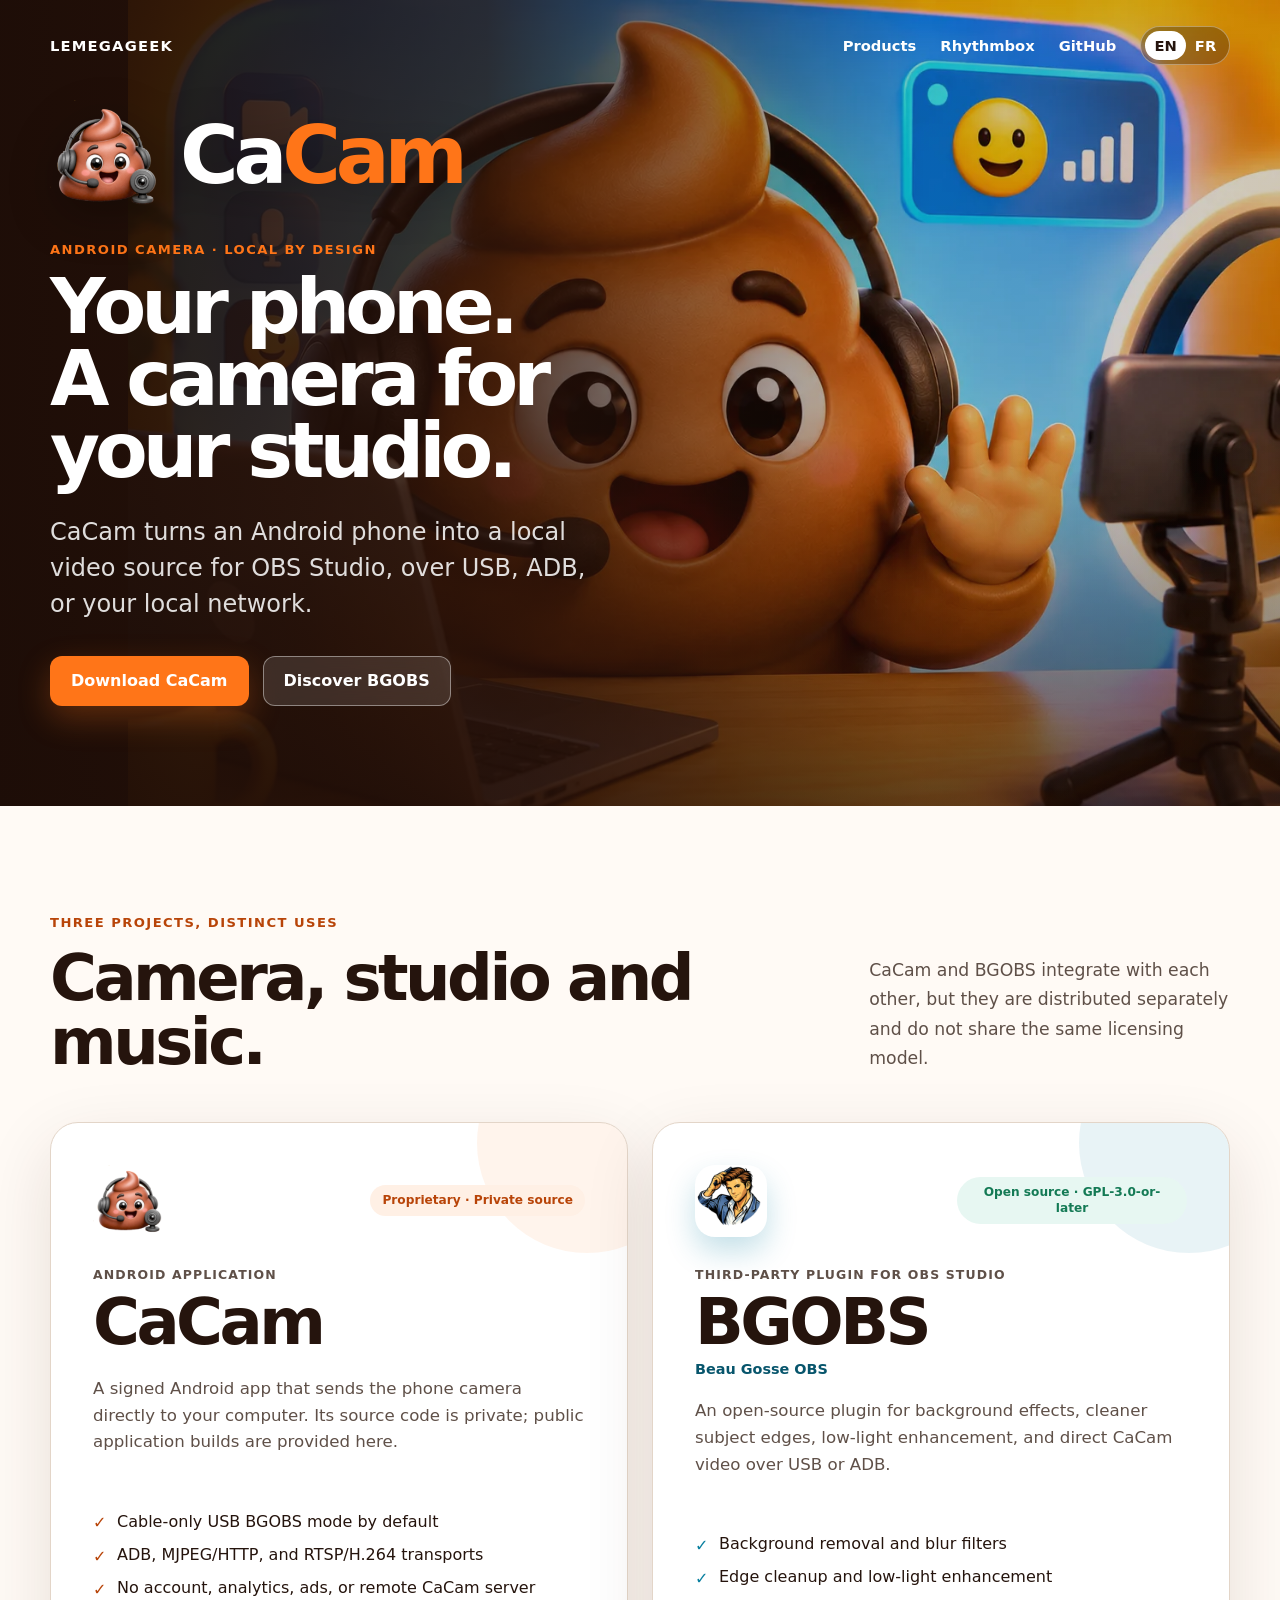
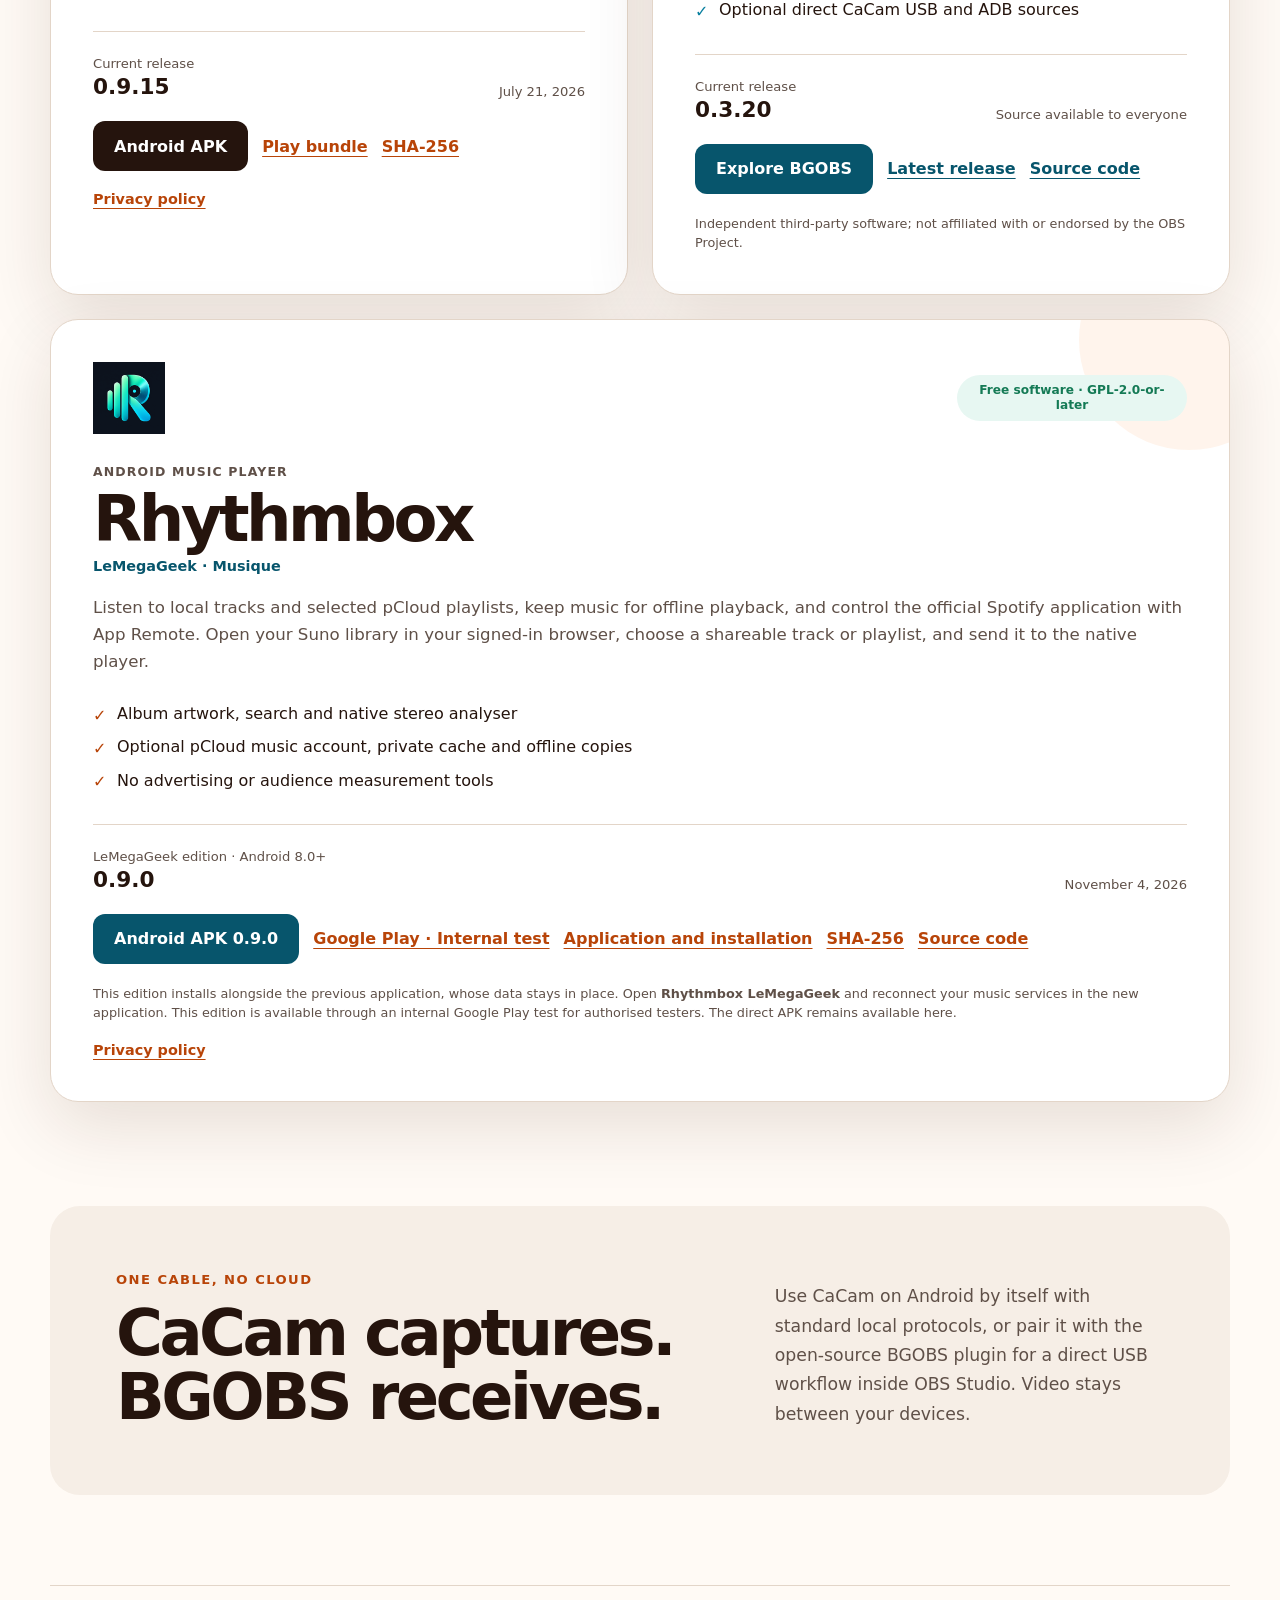
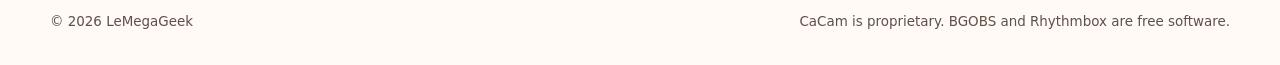
==== commit 8d412bae: "Link the published Rhythmbox LeMegaGeek 0.9.0 Google Play internal test" ====
--- a/fr/index.html
+++ b/fr/index.html
@@ -164,11 +164,12 @@
             <div class="release-block"><div><span class="release-label">Édition LeMegaGeek · Android 8.0+</span><strong>0.9.0</strong></div><span class="release-date">4 novembre 2026</span></div>
             <div class="card-actions" aria-label="Téléchargements Rhythmbox Musique">
               <a class="button button-blue" href="/downloads/rhythmbox/0.9.0/rhythmbox-android-0.9.0.apk">APK Android 0.9.0</a>
+              <a class="text-link" href="https://play.google.com/apps/internaltest/4700023660981821494">Google Play · Test interne</a>
               <a class="text-link" href="/fr/rhythmbox/">L’application et son installation</a>
               <a class="text-link" href="/downloads/rhythmbox/0.9.0/rhythmbox-android-0.9.0.apk.sha256">SHA-256</a>
               <a class="text-link" href="/rhythmbox/sources.html">Code source</a>
             </div>
-            <p class="disclaimer">Cette édition s’installe à côté de l’ancienne application, qui conserve ses données. Ouvrez <strong>Rhythmbox LeMegaGeek</strong> et reconnectez vos services musicaux dans la nouvelle application. Cette nouvelle édition n’est pas encore publiée sur Google Play.</p>
+            <p class="disclaimer">Cette édition s’installe à côté de l’ancienne application, qui conserve ses données. Ouvrez <strong>Rhythmbox LeMegaGeek</strong> et reconnectez vos services musicaux dans la nouvelle application. Cette édition est disponible en test interne Google Play, réservé aux testeurs autorisés. L’APK reste téléchargeable directement ici.</p>
             <a class="policy-link" href="/rhythmbox/confidentialite.html">Politique de confidentialité</a>
           </article>
         </div>
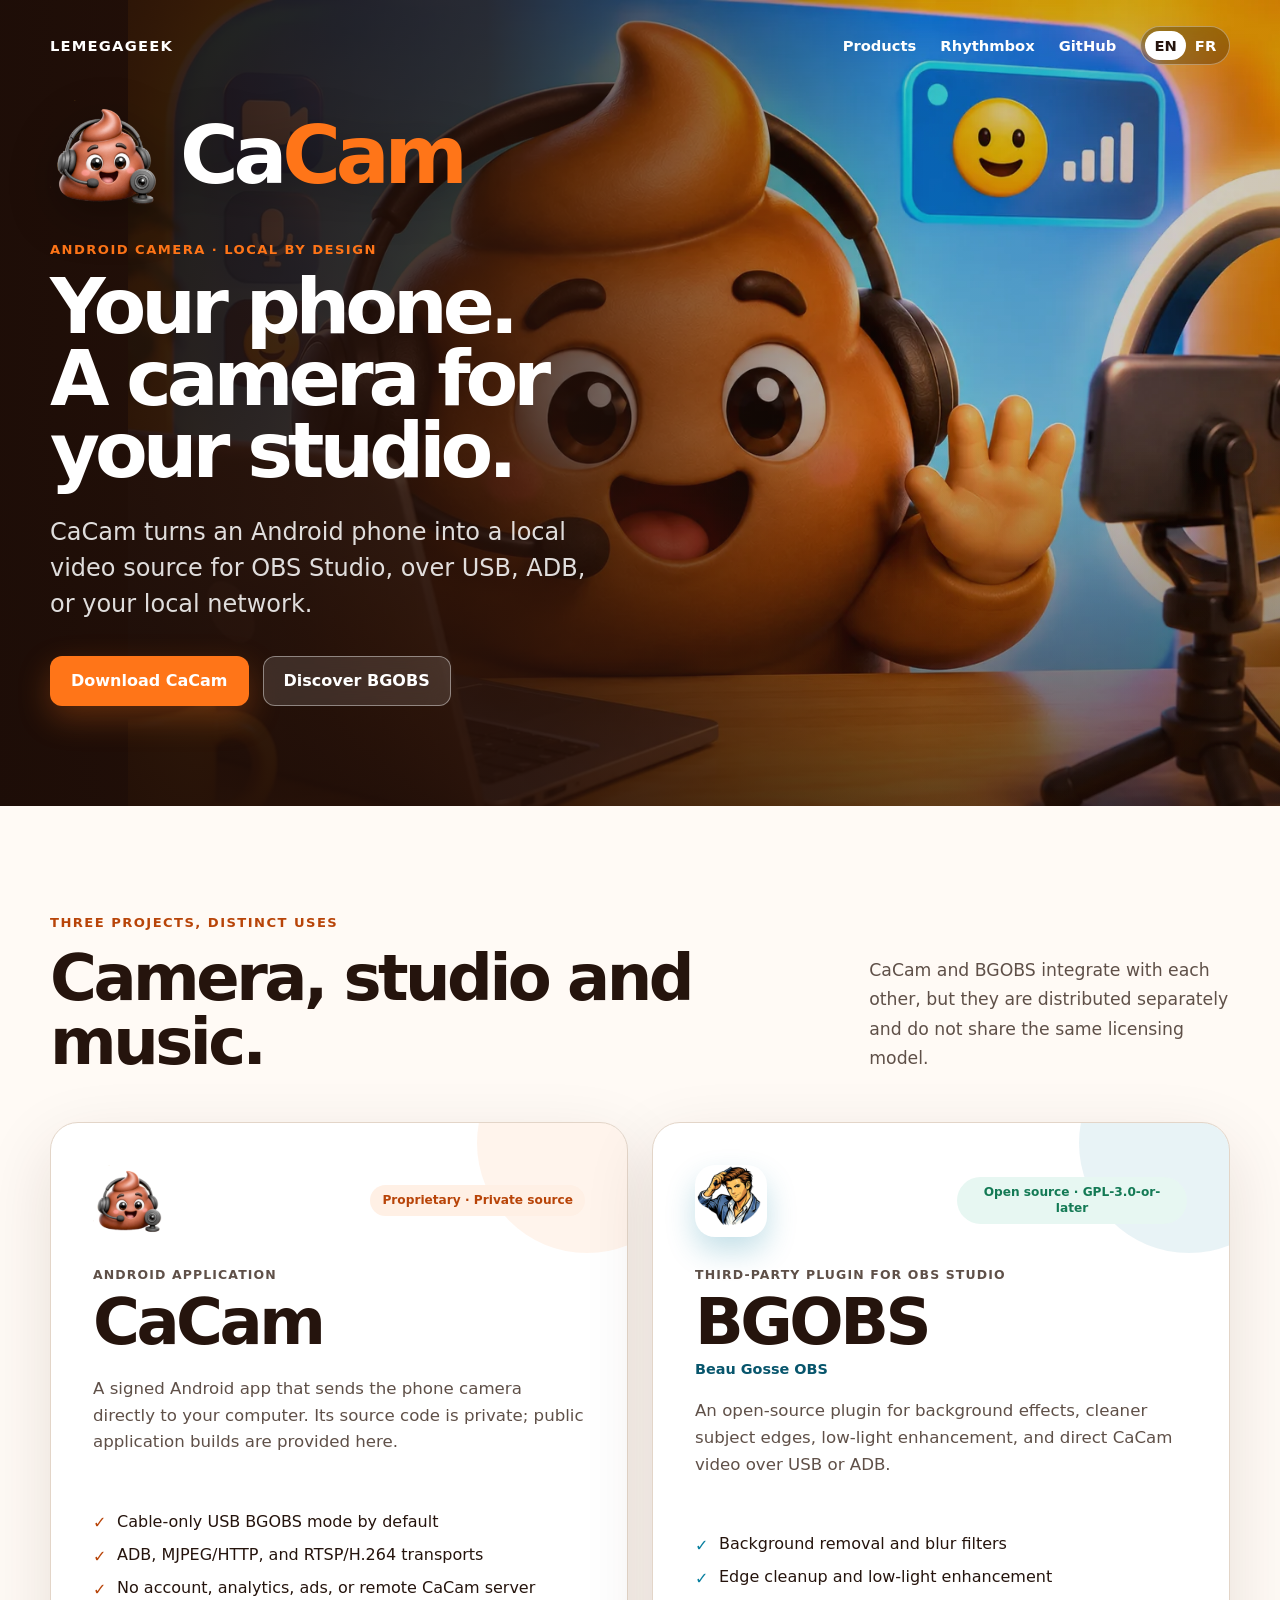
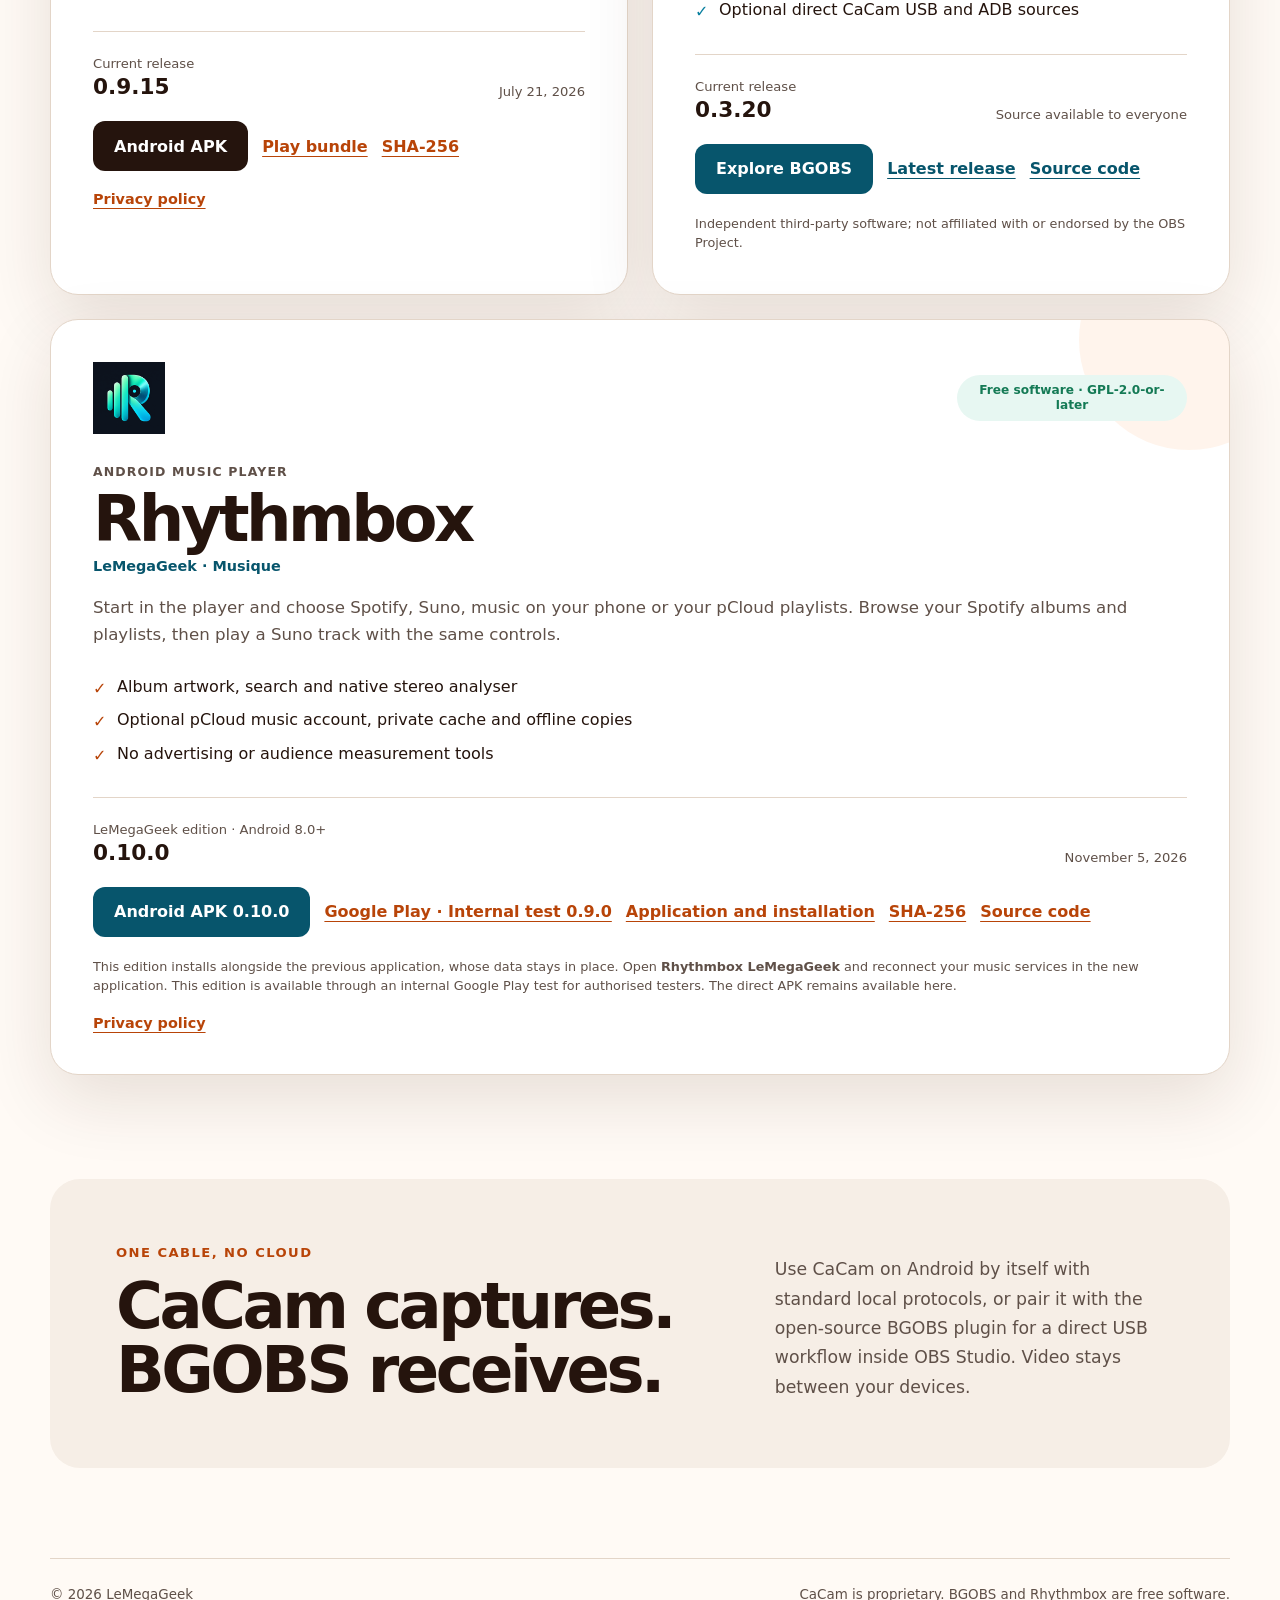
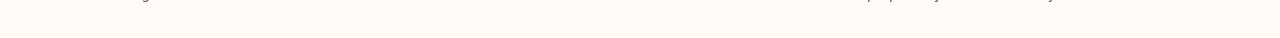
==== commit 6e1b4452: "Publish Rhythmbox Android 0.10.0 with the guided player and sources" ====
--- a/fr/index.html
+++ b/fr/index.html
@@ -155,18 +155,18 @@
             </div>
             <p class="product-kicker">Lecteur musical Android</p>
             <h3>Rhythmbox <small>LeMegaGeek · Musique</small></h3>
-            <p class="product-description" style="min-height:0">Écoutez vos morceaux locaux et vos listes pCloud sélectionnées, conservez de la musique hors connexion et pilotez l’application Spotify officielle avec App Remote. Ouvrez votre bibliothèque Suno dans le navigateur connecté, choisissez un morceau ou une playlist partageable et envoyez cette sélection au lecteur natif.</p>
+            <p class="product-description" style="min-height:0">Depuis Lecture, choisissez Spotify, Suno, un dossier du téléphone ou vos listes pCloud. Retrouvez vos albums et playlists Spotify, puis écoutez un morceau Suno avec les mêmes commandes.</p>
             <ul class="feature-list">
               <li>Pochettes, recherche et analyseur stéréo du lecteur natif</li>
               <li>Compte musical pCloud facultatif, cache privé et copies hors connexion</li>
               <li>Sans publicité ni analyse d’audience</li>
             </ul>
-            <div class="release-block"><div><span class="release-label">Édition LeMegaGeek · Android 8.0+</span><strong>0.9.0</strong></div><span class="release-date">4 novembre 2026</span></div>
+            <div class="release-block"><div><span class="release-label">Édition LeMegaGeek · Android 8.0+</span><strong>0.10.0</strong></div><span class="release-date">5 novembre 2026</span></div>
             <div class="card-actions" aria-label="Téléchargements Rhythmbox Musique">
-              <a class="button button-blue" href="/downloads/rhythmbox/0.9.0/rhythmbox-android-0.9.0.apk">APK Android 0.9.0</a>
-              <a class="text-link" href="https://play.google.com/apps/internaltest/4700023660981821494">Google Play · Test interne</a>
+              <a class="button button-blue" href="/downloads/rhythmbox/0.10.0/rhythmbox-android-0.10.0.apk">APK Android 0.10.0</a>
+              <a class="text-link" href="https://play.google.com/apps/internaltest/4700023660981821494">Google Play · Test interne 0.9.0</a>
               <a class="text-link" href="/fr/rhythmbox/">L’application et son installation</a>
-              <a class="text-link" href="/downloads/rhythmbox/0.9.0/rhythmbox-android-0.9.0.apk.sha256">SHA-256</a>
+              <a class="text-link" href="/downloads/rhythmbox/0.10.0/rhythmbox-android-0.10.0.apk.sha256">SHA-256</a>
               <a class="text-link" href="/rhythmbox/sources.html">Code source</a>
             </div>
             <p class="disclaimer">Cette édition s’installe à côté de l’ancienne application, qui conserve ses données. Ouvrez <strong>Rhythmbox LeMegaGeek</strong> et reconnectez vos services musicaux dans la nouvelle application. Cette édition est disponible en test interne Google Play, réservé aux testeurs autorisés. L’APK reste téléchargeable directement ici.</p>
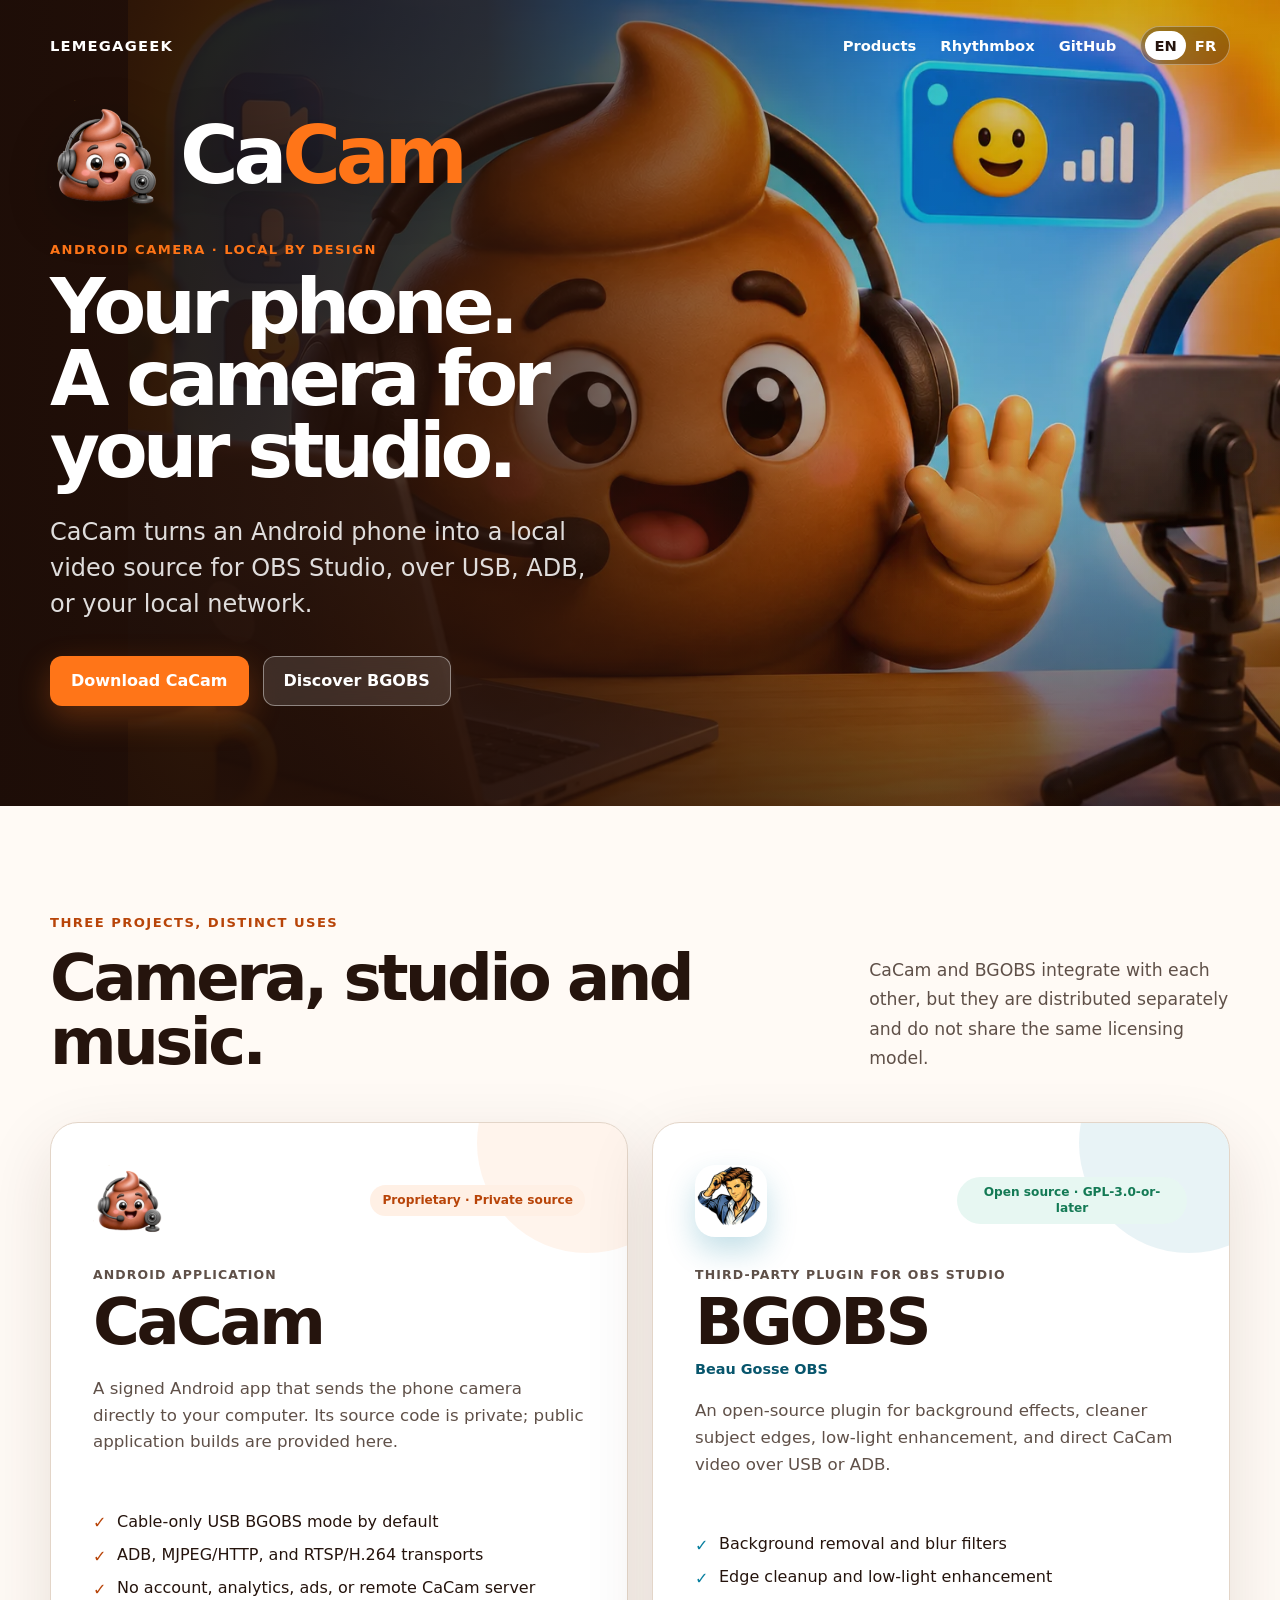
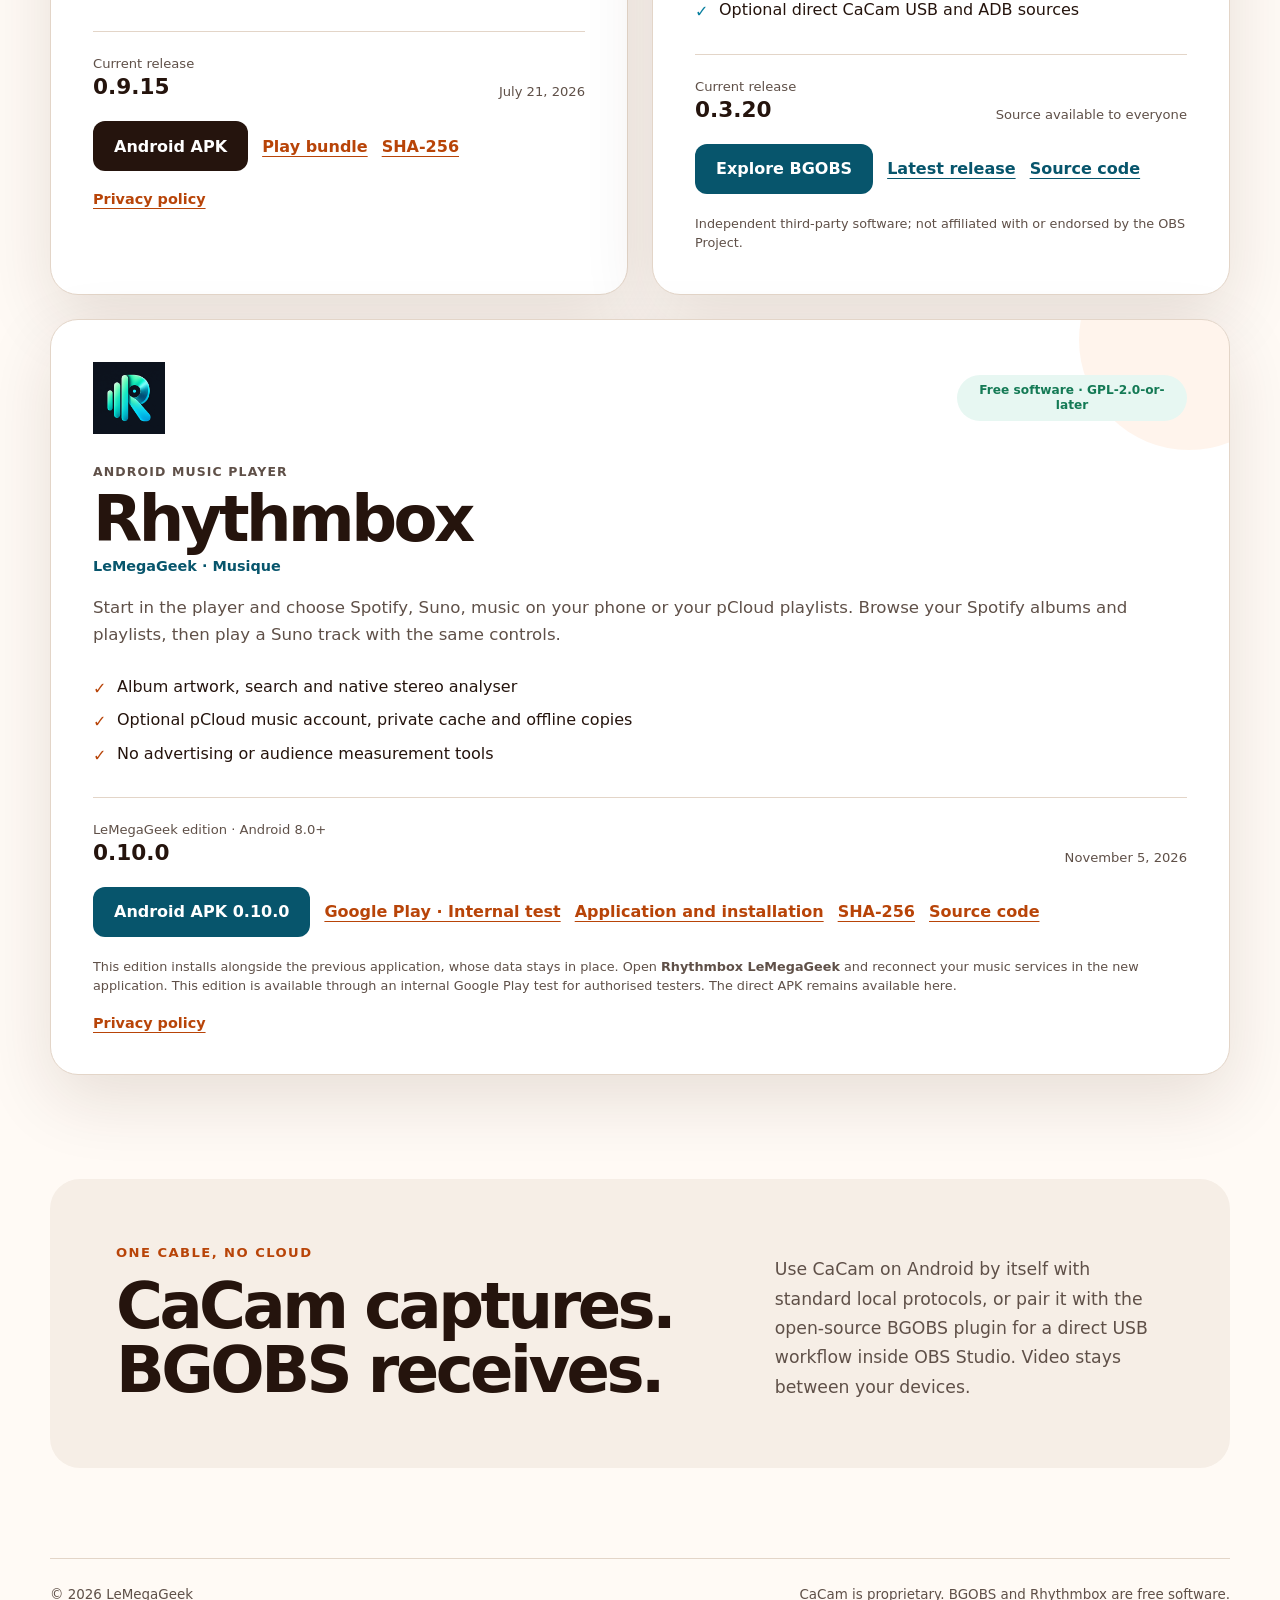
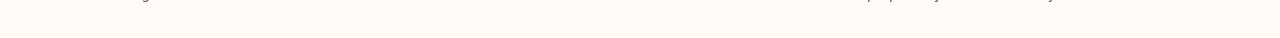
==== commit f97322a5: "Link the available 0.10.0 Google Play internal release" ====
--- a/fr/index.html
+++ b/fr/index.html
@@ -164,7 +164,7 @@
             <div class="release-block"><div><span class="release-label">Édition LeMegaGeek · Android 8.0+</span><strong>0.10.0</strong></div><span class="release-date">5 novembre 2026</span></div>
             <div class="card-actions" aria-label="Téléchargements Rhythmbox Musique">
               <a class="button button-blue" href="/downloads/rhythmbox/0.10.0/rhythmbox-android-0.10.0.apk">APK Android 0.10.0</a>
-              <a class="text-link" href="https://play.google.com/apps/internaltest/4700023660981821494">Google Play · Test interne 0.9.0</a>
+              <a class="text-link" href="https://play.google.com/apps/internaltest/4700023660981821494">Google Play · Test interne</a>
               <a class="text-link" href="/fr/rhythmbox/">L’application et son installation</a>
               <a class="text-link" href="/downloads/rhythmbox/0.10.0/rhythmbox-android-0.10.0.apk.sha256">SHA-256</a>
               <a class="text-link" href="/rhythmbox/sources.html">Code source</a>
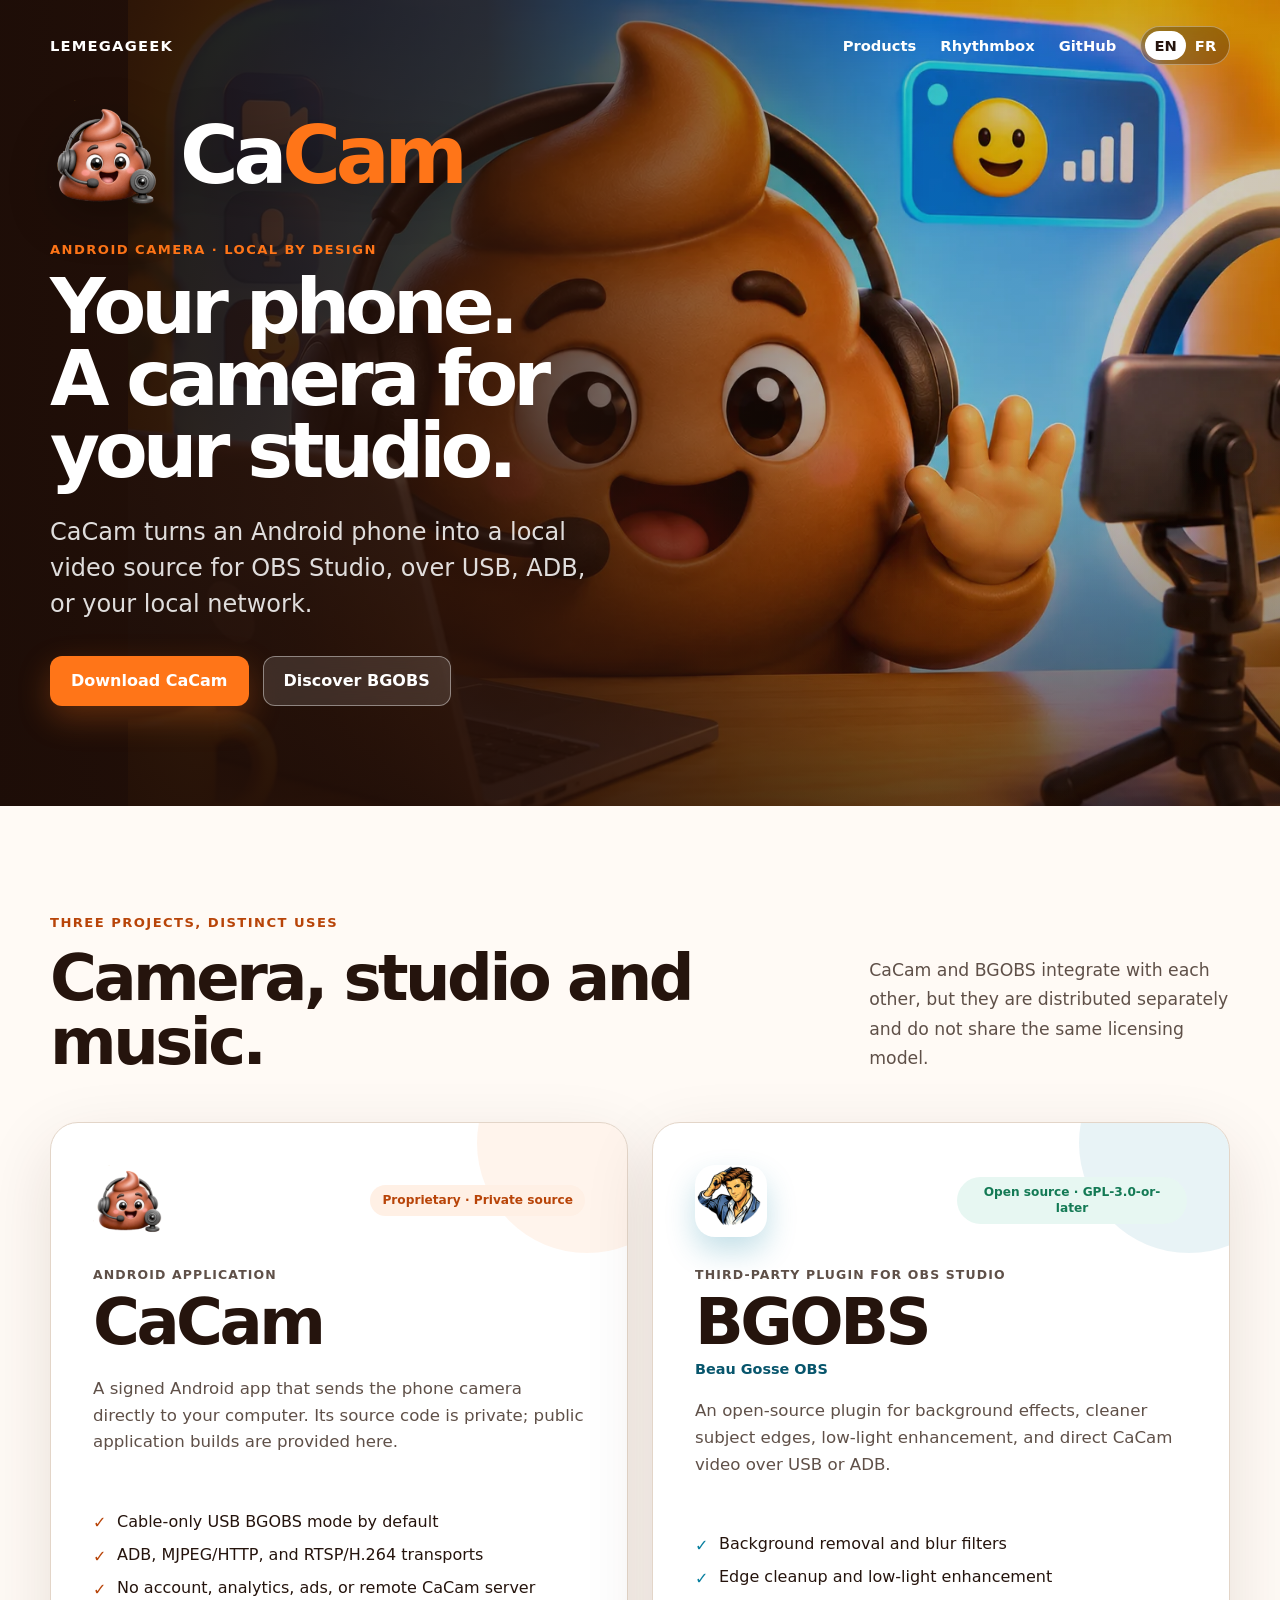
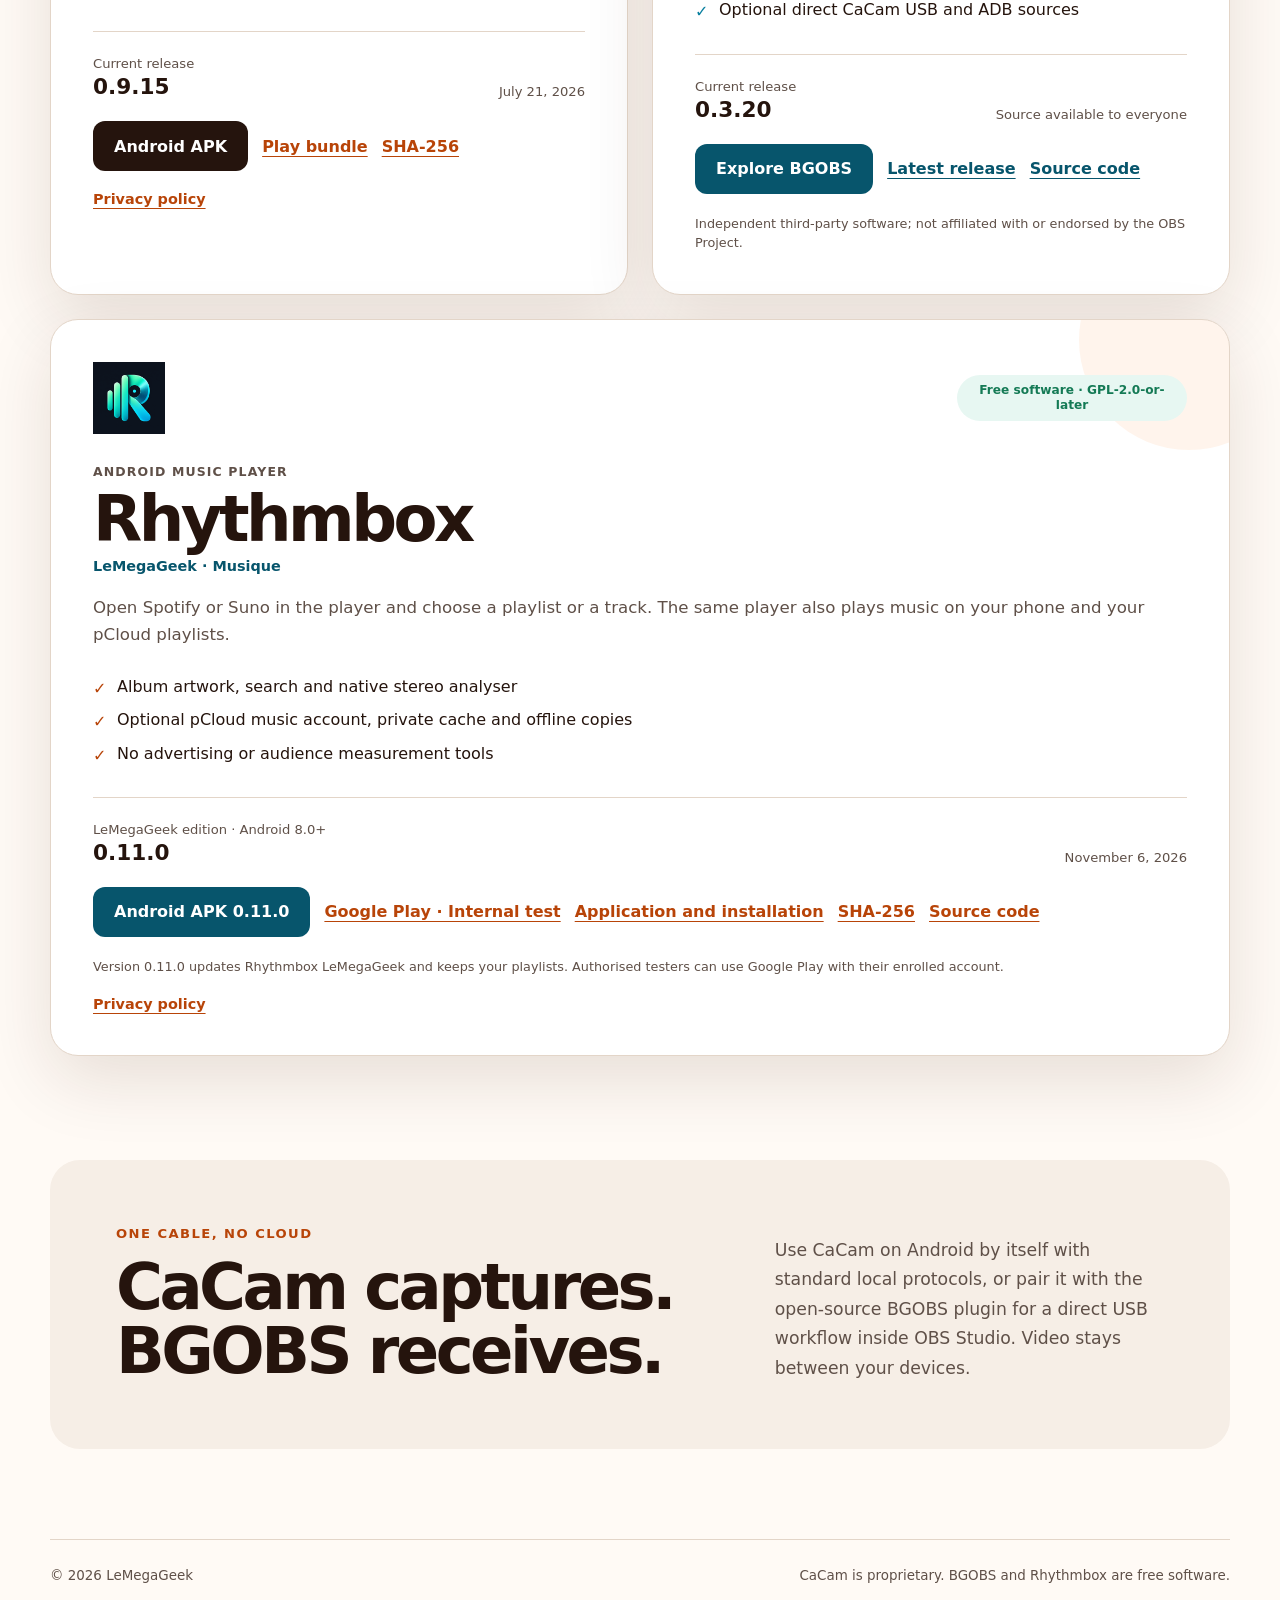
==== commit e6361b51: "Publish Rhythmbox Android 0.11.0 with playlists in the player" ====
--- a/fr/index.html
+++ b/fr/index.html
@@ -155,21 +155,21 @@
             </div>
             <p class="product-kicker">Lecteur musical Android</p>
             <h3>Rhythmbox <small>LeMegaGeek · Musique</small></h3>
-            <p class="product-description" style="min-height:0">Depuis Lecture, choisissez Spotify, Suno, un dossier du téléphone ou vos listes pCloud. Retrouvez vos albums et playlists Spotify, puis écoutez un morceau Suno avec les mêmes commandes.</p>
+            <p class="product-description" style="min-height:0">Dans Lecture, ouvrez Spotify ou Suno, choisissez une playlist puis un morceau. Le lecteur réunit aussi la musique du téléphone et vos listes pCloud.</p>
             <ul class="feature-list">
               <li>Pochettes, recherche et analyseur stéréo du lecteur natif</li>
               <li>Compte musical pCloud facultatif, cache privé et copies hors connexion</li>
               <li>Sans publicité ni analyse d’audience</li>
             </ul>
-            <div class="release-block"><div><span class="release-label">Édition LeMegaGeek · Android 8.0+</span><strong>0.10.0</strong></div><span class="release-date">5 novembre 2026</span></div>
+            <div class="release-block"><div><span class="release-label">Édition LeMegaGeek · Android 8.0+</span><strong>0.11.0</strong></div><span class="release-date">6 novembre 2026</span></div>
             <div class="card-actions" aria-label="Téléchargements Rhythmbox Musique">
-              <a class="button button-blue" href="/downloads/rhythmbox/0.10.0/rhythmbox-android-0.10.0.apk">APK Android 0.10.0</a>
+              <a class="button button-blue" href="/downloads/rhythmbox/0.11.0/rhythmbox-android-0.11.0.apk">APK Android 0.11.0</a>
               <a class="text-link" href="https://play.google.com/apps/internaltest/4700023660981821494">Google Play · Test interne</a>
               <a class="text-link" href="/fr/rhythmbox/">L’application et son installation</a>
-              <a class="text-link" href="/downloads/rhythmbox/0.10.0/rhythmbox-android-0.10.0.apk.sha256">SHA-256</a>
+              <a class="text-link" href="/downloads/rhythmbox/0.11.0/rhythmbox-android-0.11.0.apk.sha256">SHA-256</a>
               <a class="text-link" href="/rhythmbox/sources.html">Code source</a>
             </div>
-            <p class="disclaimer">Cette édition s’installe à côté de l’ancienne application, qui conserve ses données. Ouvrez <strong>Rhythmbox LeMegaGeek</strong> et reconnectez vos services musicaux dans la nouvelle application. Cette édition est disponible en test interne Google Play, réservé aux testeurs autorisés. L’APK reste téléchargeable directement ici.</p>
+            <p class="disclaimer">La version 0.11.0 met à jour Rhythmbox LeMegaGeek et conserve ses listes. Les testeurs peuvent utiliser Google Play avec leur compte autorisé.</p>
             <a class="policy-link" href="/rhythmbox/confidentialite.html">Politique de confidentialité</a>
           </article>
         </div>
